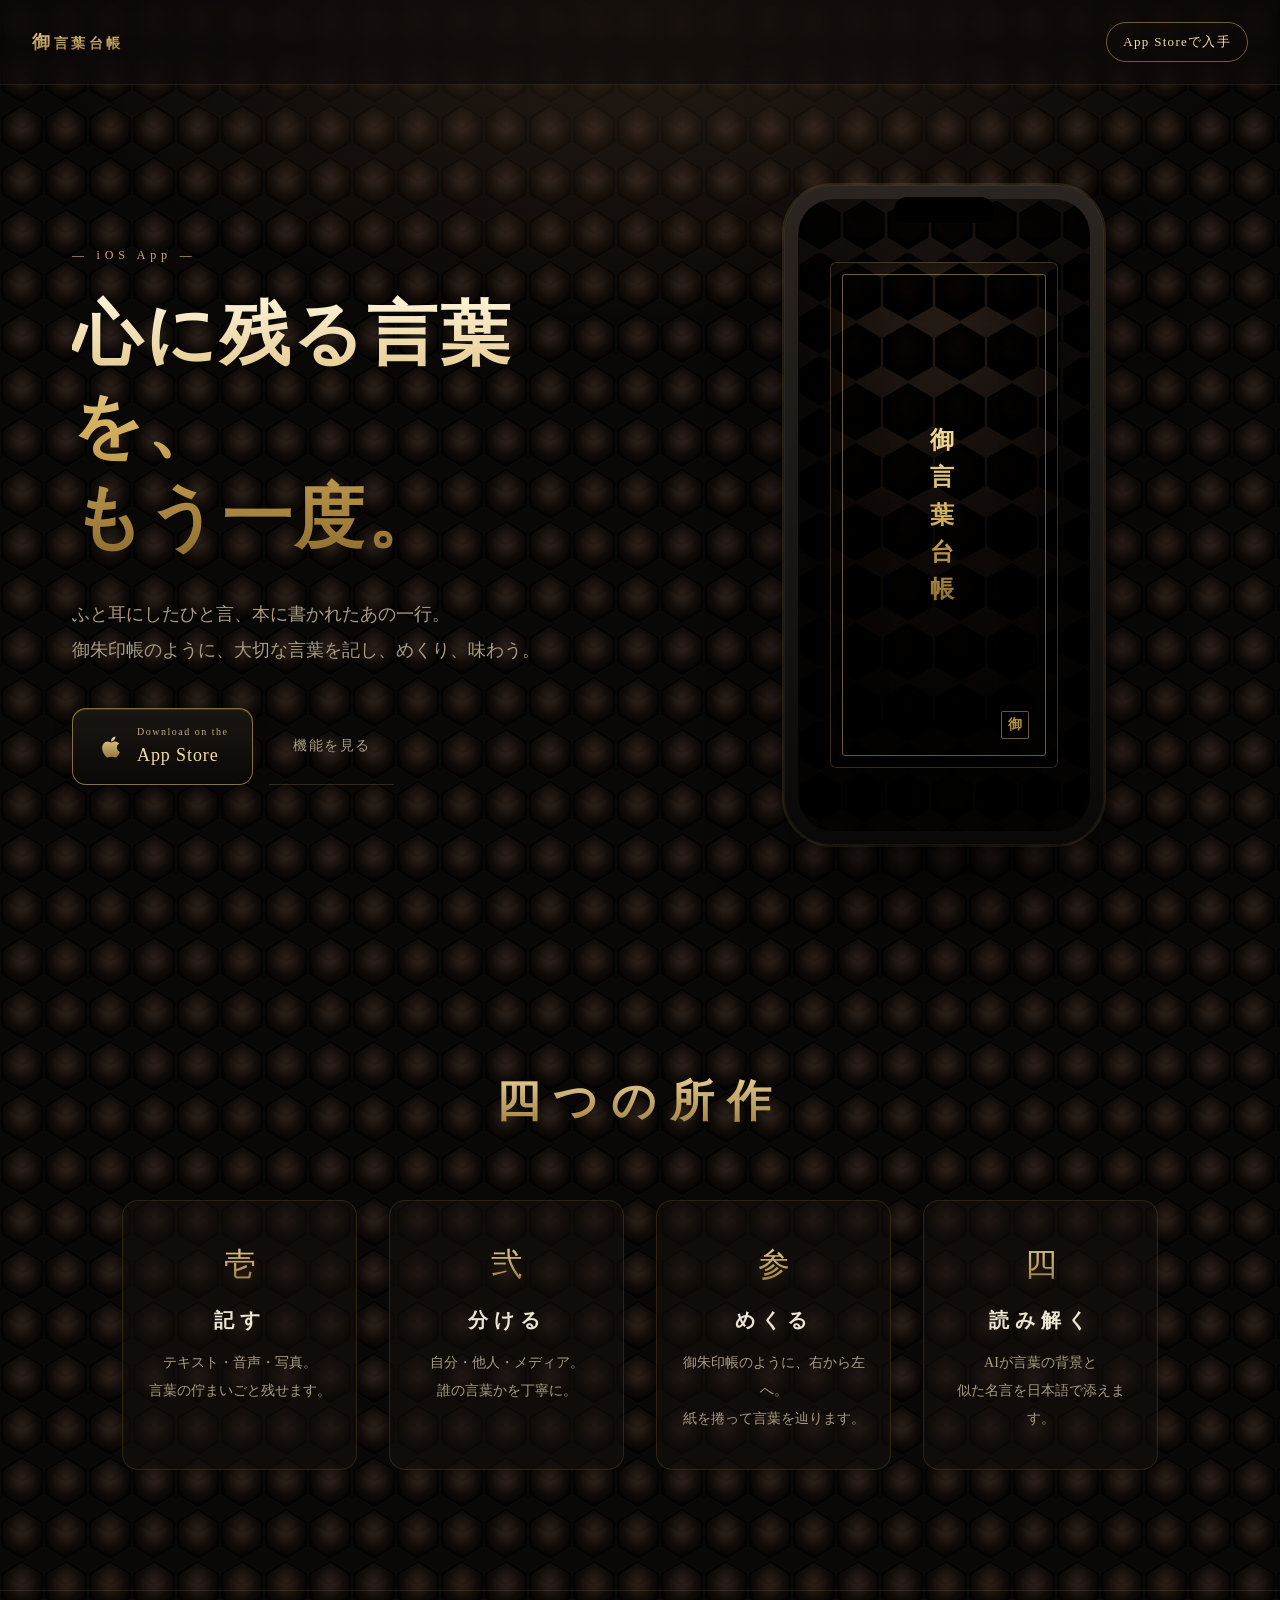
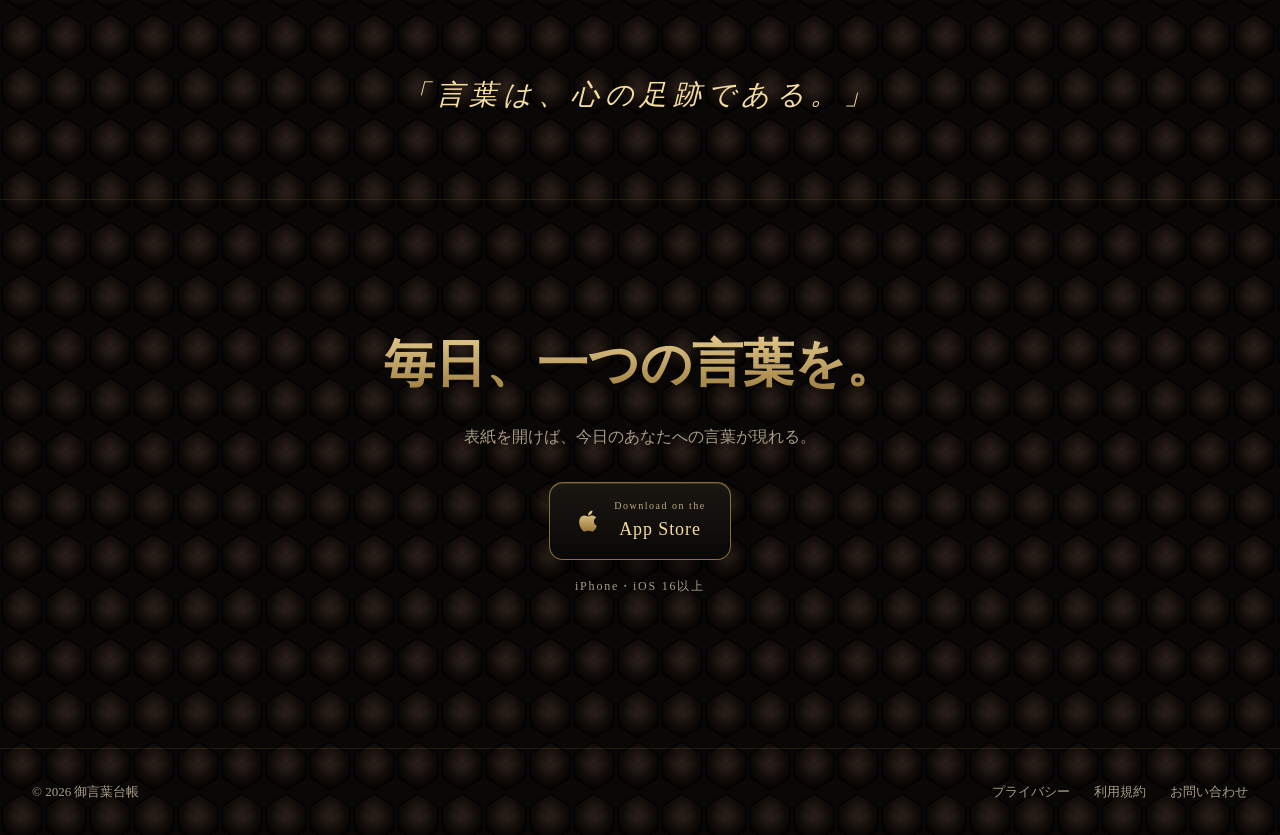
==== index.html @ 79c63a42 "Initial landing page for 御言葉台帳" ====
<!doctype html>
<html lang="ja">
<head>
  <meta charset="UTF-8" />
  <meta name="viewport" content="width=device-width, initial-scale=1.0" />
  <title>御言葉台帳 — 心に残る言葉を、もう一度</title>
  <meta name="description" content="心に響いた言葉を御朱印帳のように記し、振り返るiOSアプリ。テキスト・音声・写真で残し、AIが言葉の意味と似た名言を提案します。" />
  <meta property="og:title" content="御言葉台帳" />
  <meta property="og:description" content="心に残る言葉を、もう一度。" />
  <link rel="stylesheet" href="landing.css" />
</head>
<body>
  <header class="nav">
    <a class="logo" href="#">御<span>言葉台帳</span></a>
    <a class="nav-cta" href="#download">App Storeで入手</a>
  </header>

  <main>
    <section class="hero">
      <div class="hero-text">
        <p class="eyebrow">— iOS App —</p>
        <h1>心に残る言葉を、<br>もう一度。</h1>
        <p class="lede">
          ふと耳にしたひと言、本に書かれたあの一行。<br>
          御朱印帳のように、大切な言葉を記し、めくり、味わう。
        </p>
        <div class="cta-row">
          <a class="btn-primary" href="#download" id="download">
            <span class="btn-icon"></span>
            <span>
              <small>Download on the</small>
              <strong>App Store</strong>
            </span>
          </a>
          <a class="btn-ghost" href="#features">機能を見る</a>
        </div>
      </div>

      <div class="hero-visual">
        <div class="phone">
          <div class="notch"></div>
          <div class="screen">
            <div class="cover">
              <div class="cover-frame">
                <div class="cover-title">御<br>言<br>葉<br>台<br>帳</div>
                <div class="cover-mark">御</div>
              </div>
            </div>
          </div>
        </div>
      </div>
    </section>

    <section class="features" id="features">
      <h2>四つの所作</h2>
      <div class="feature-grid">
        <article>
          <div class="num">壱</div>
          <h3>記す</h3>
          <p>テキスト・音声・写真。<br>言葉の佇まいごと残せます。</p>
        </article>
        <article>
          <div class="num">弐</div>
          <h3>分ける</h3>
          <p>自分・他人・メディア。<br>誰の言葉かを丁寧に。</p>
        </article>
        <article>
          <div class="num">参</div>
          <h3>めくる</h3>
          <p>御朱印帳のように、右から左へ。<br>紙を捲って言葉を辿ります。</p>
        </article>
        <article>
          <div class="num">四</div>
          <h3>読み解く</h3>
          <p>AIが言葉の背景と<br>似た名言を日本語で添えます。</p>
        </article>
      </div>
    </section>

    <section class="quote">
      <p>「言葉は、心の足跡である。」</p>
    </section>

    <section class="download-band">
      <h2>毎日、一つの言葉を。</h2>
      <p>表紙を開けば、今日のあなたへの言葉が現れる。</p>
      <a class="btn-primary" href="#">
        <span class="btn-icon"></span>
        <span>
          <small>Download on the</small>
          <strong>App Store</strong>
        </span>
      </a>
      <p class="muted small">iPhone・iOS 16以上</p>
    </section>
  </main>

  <footer>
    <div>© 2026 御言葉台帳</div>
    <div class="footer-links">
      <a href="#">プライバシー</a>
      <a href="#">利用規約</a>
      <a href="mailto:hello@okotoba.app">お問い合わせ</a>
    </div>
  </footer>
</body>
</html>
---- landing.css ----
:root {
  --bg: #0a0807;
  --bg-soft: #14100d;
  --gold: #d4af5e;
  --gold-light: #f4dca0;
  --gold-dark: #8c6a2c;
  --accent: #a23a3a;
  --ink: #ece5d2;
  --ink-soft: #a89c84;
  --serif: "Hiragino Mincho ProN", "Yu Mincho", "Noto Serif JP", serif;
}

* { box-sizing: border-box; margin: 0; padding: 0; }
html, body { background: var(--bg); color: var(--ink); font-family: var(--serif); line-height: 1.7; }
a { color: inherit; text-decoration: none; }
img { max-width: 100%; display: block; }

body {
  background-color: var(--bg);
  background-image:
    url("data:image/svg+xml;utf8,<svg xmlns='http://www.w3.org/2000/svg' width='44' height='52' viewBox='0 0 44 52'><defs><radialGradient id='s' cx='50%25' cy='40%25' r='55%25'><stop offset='0%25' stop-color='%23332620' stop-opacity='1'/><stop offset='70%25' stop-color='%23120c08' stop-opacity='0.85'/><stop offset='100%25' stop-color='%23050302' stop-opacity='1'/></radialGradient></defs><g><polygon points='22,2 42,14 42,38 22,50 2,38 2,14' fill='url(%23s)' stroke='%23000' stroke-width='1.2'/><polygon points='22,2 42,14 22,26 2,14' fill='%23000' opacity='0.18'/></g></svg>");
  background-size: 44px 52px;
  background-repeat: repeat;
  min-height: 100vh;
}
body::before {
  content: "";
  position: fixed; inset: 0;
  background: radial-gradient(80% 60% at 50% 0%, rgba(74,56,38,0.45) 0%, transparent 60%);
  pointer-events: none;
  z-index: 0;
}
main, .nav, footer { position: relative; z-index: 1; }

.gold {
  background: linear-gradient(180deg, var(--gold-light) 0%, var(--gold) 35%, var(--gold-dark) 70%, var(--gold-light) 100%);
  -webkit-background-clip: text;
  background-clip: text;
  color: transparent;
}

/* Nav */
.nav {
  display: flex; justify-content: space-between; align-items: center;
  padding: 22px 32px;
  position: sticky; top: 0; z-index: 50;
  backdrop-filter: blur(10px);
  background: rgba(10,8,7,0.6);
  border-bottom: 1px solid rgba(212,175,94,0.12);
}
.logo {
  font-size: 18px; letter-spacing: 0.2em; font-weight: 600;
  background: linear-gradient(180deg, var(--gold-light), var(--gold-dark));
  -webkit-background-clip: text; background-clip: text; color: transparent;
}
.logo span { font-size: 14px; }
.nav-cta {
  font-size: 13px; letter-spacing: 0.1em;
  border: 1px solid rgba(212,175,94,0.5);
  padding: 8px 16px; border-radius: 999px;
  color: var(--gold-light);
}
.nav-cta:hover { background: rgba(212,175,94,0.08); }

/* Hero */
.hero {
  display: grid;
  grid-template-columns: 1fr 1fr;
  gap: 80px;
  align-items: center;
  max-width: 1200px;
  margin: 0 auto;
  padding: 100px 32px 140px;
}
.eyebrow {
  color: var(--gold);
  letter-spacing: 0.4em;
  font-size: 12px;
  margin-bottom: 24px;
}
.hero h1 {
  font-size: clamp(40px, 5.5vw, 72px);
  line-height: 1.3;
  font-weight: 600;
  letter-spacing: 0.04em;
  background: linear-gradient(180deg, #fff7df 0%, var(--gold) 50%, var(--gold-dark) 100%);
  -webkit-background-clip: text; background-clip: text; color: transparent;
  margin-bottom: 32px;
}
.lede {
  font-size: 18px;
  color: var(--ink-soft);
  margin-bottom: 40px;
  line-height: 2;
}

.cta-row { display: flex; gap: 16px; flex-wrap: wrap; }
.btn-primary {
  display: inline-flex; align-items: center; gap: 12px;
  background: linear-gradient(180deg, #1a1612, #0a0807);
  border: 1px solid rgba(212,175,94,0.6);
  padding: 14px 24px;
  border-radius: 14px;
  color: var(--gold-light);
  box-shadow: 0 8px 24px -10px rgba(0,0,0,0.8), inset 0 1px 0 rgba(212,175,94,0.2);
  transition: transform 200ms, box-shadow 200ms;
}
.btn-primary:hover {
  transform: translateY(-2px);
  box-shadow: 0 14px 32px -10px rgba(0,0,0,0.9), inset 0 1px 0 rgba(212,175,94,0.3);
}
.btn-primary small { display: block; font-size: 10px; letter-spacing: 0.15em; opacity: 0.75; }
.btn-primary strong { display: block; font-size: 18px; letter-spacing: 0.05em; font-weight: 500; }
.btn-icon {
  width: 28px; height: 28px;
  background: linear-gradient(180deg, var(--gold-light), var(--gold-dark));
  -webkit-mask: url("data:image/svg+xml;utf8,<svg xmlns='http://www.w3.org/2000/svg' viewBox='0 0 24 24'><path fill='black' d='M17.05 20.28c-.98.95-2.05.8-3.08.35-1.09-.46-2.09-.48-3.24 0-1.44.62-2.2.44-3.06-.35C2.79 15.25 3.51 7.59 9.05 7.31c1.35.07 2.29.74 3.08.8 1.18-.24 2.31-.93 3.57-.84 1.51.12 2.65.72 3.4 1.8-3.12 1.87-2.38 5.98.48 7.13-.57 1.5-1.31 2.99-2.54 4.09l.01-.01zM12.03 7.25c-.15-2.23 1.66-4.07 3.74-4.25.29 2.58-2.34 4.5-3.74 4.25z'/></svg>") center/contain no-repeat;
  mask: url("data:image/svg+xml;utf8,<svg xmlns='http://www.w3.org/2000/svg' viewBox='0 0 24 24'><path fill='black' d='M17.05 20.28c-.98.95-2.05.8-3.08.35-1.09-.46-2.09-.48-3.24 0-1.44.62-2.2.44-3.06-.35C2.79 15.25 3.51 7.59 9.05 7.31c1.35.07 2.29.74 3.08.8 1.18-.24 2.31-.93 3.57-.84 1.51.12 2.65.72 3.4 1.8-3.12 1.87-2.38 5.98.48 7.13-.57 1.5-1.31 2.99-2.54 4.09l.01-.01zM12.03 7.25c-.15-2.23 1.66-4.07 3.74-4.25.29 2.58-2.34 4.5-3.74 4.25z'/></svg>") center/contain no-repeat;
}
.btn-ghost {
  display: inline-flex; align-items: center;
  padding: 14px 24px;
  font-size: 14px; letter-spacing: 0.1em;
  color: var(--ink-soft);
  border-bottom: 1px solid rgba(212,175,94,0.2);
}
.btn-ghost:hover { color: var(--gold-light); }

/* Phone mockup */
.hero-visual { display: flex; justify-content: center; }
.phone {
  width: 320px; height: 660px;
  border-radius: 48px;
  background: linear-gradient(180deg, #2a2520, #0a0807);
  padding: 14px;
  position: relative;
  box-shadow:
    0 60px 100px -40px rgba(0,0,0,0.9),
    0 0 0 2px rgba(212,175,94,0.15),
    inset 0 0 0 1px rgba(255,255,255,0.05);
}
.phone .notch {
  position: absolute; top: 12px; left: 50%;
  transform: translateX(-50%);
  width: 100px; height: 26px;
  background: #000; border-radius: 16px;
  z-index: 2;
}
.phone .screen {
  width: 100%; height: 100%;
  border-radius: 36px;
  overflow: hidden;
  background:
    radial-gradient(120% 80% at 50% 0%, #1a1310 0%, #0a0807 55%, #050403 100%),
    url("data:image/svg+xml;utf8,<svg xmlns='http://www.w3.org/2000/svg' width='44' height='52' viewBox='0 0 44 52'><defs><radialGradient id='s' cx='50%25' cy='40%25' r='55%25'><stop offset='0%25' stop-color='%23332620' stop-opacity='1'/><stop offset='70%25' stop-color='%23120c08' stop-opacity='0.85'/><stop offset='100%25' stop-color='%23050302' stop-opacity='1'/></radialGradient></defs><g><polygon points='22,2 42,14 42,38 22,50 2,38 2,14' fill='url(%23s)' stroke='%23000' stroke-width='1.2'/><polygon points='22,2 42,14 22,26 2,14' fill='%23000' opacity='0.18'/></g></svg>");
  background-blend-mode: multiply, normal;
  background-size: cover, 44px 52px;
  position: relative;
  display: flex; align-items: center; justify-content: center;
}
.cover {
  width: 78%; height: 80%;
  border-radius: 6px;
  background:
    radial-gradient(120% 90% at 50% 0%, #2a1f18 0%, #0e0907 60%, #050302 100%),
    url("data:image/svg+xml;utf8,<svg xmlns='http://www.w3.org/2000/svg' width='52' height='60' viewBox='0 0 52 60'><defs><radialGradient id='s' cx='45%25' cy='35%25' r='60%25'><stop offset='0%25' stop-color='%234a3826' stop-opacity='1'/><stop offset='65%25' stop-color='%23170f08' stop-opacity='1'/><stop offset='100%25' stop-color='%23000' stop-opacity='1'/></radialGradient></defs><g><polygon points='26,2 50,16 50,44 26,58 2,44 2,16' fill='url(%23s)' stroke='%23000' stroke-width='1.5'/><polygon points='26,2 50,16 26,30 2,16' fill='%23000' opacity='0.22'/></g></svg>");
  background-blend-mode: multiply, normal;
  background-size: cover, 52px 60px;
  box-shadow: 0 20px 40px -15px rgba(0,0,0,0.8), inset 0 0 0 1px rgba(212,175,94,0.25), inset 0 0 50px rgba(0,0,0,0.6);
  position: relative;
}
.cover-frame {
  position: absolute; inset: 12px;
  border: 1.2px solid rgba(212,175,94,0.5);
  border-radius: 3px;
  display: flex; align-items: center; justify-content: center;
}
.cover-title {
  font-size: 24px; line-height: 1.55; letter-spacing: 0.15em;
  text-align: center; font-weight: 600;
  background: linear-gradient(180deg, var(--gold-light), var(--gold) 50%, var(--gold-dark));
  -webkit-background-clip: text; background-clip: text; color: transparent;
}
.cover-mark {
  position: absolute; bottom: 16px; right: 16px;
  width: 28px; height: 28px;
  border: 1px solid rgba(212,175,94,0.5);
  border-radius: 2px;
  display: grid; place-items: center;
  font-size: 14px;
  background: linear-gradient(180deg, var(--gold), var(--gold-dark));
  -webkit-background-clip: text; background-clip: text; color: transparent;
  font-weight: 700;
}

/* Features */
.features {
  max-width: 1100px; margin: 0 auto;
  padding: 80px 32px 120px;
  text-align: center;
}
.features h2 {
  font-size: clamp(28px, 3.5vw, 44px);
  letter-spacing: 0.3em;
  margin-bottom: 60px;
  background: linear-gradient(180deg, var(--gold-light), var(--gold-dark));
  -webkit-background-clip: text; background-clip: text; color: transparent;
}
.feature-grid {
  display: grid;
  grid-template-columns: repeat(auto-fit, minmax(220px, 1fr));
  gap: 32px;
}
.features article {
  padding: 36px 24px;
  background: rgba(20,16,13,0.5);
  border: 1px solid rgba(212,175,94,0.15);
  border-radius: 16px;
  text-align: center;
  transition: border-color 300ms, transform 300ms;
}
.features article:hover {
  border-color: rgba(212,175,94,0.4);
  transform: translateY(-4px);
}
.num {
  font-size: 32px;
  background: linear-gradient(180deg, var(--gold-light), var(--gold-dark));
  -webkit-background-clip: text; background-clip: text; color: transparent;
  margin-bottom: 12px;
}
.features h3 {
  font-size: 20px;
  letter-spacing: 0.3em;
  margin-bottom: 12px;
  color: var(--ink);
}
.features p { color: var(--ink-soft); font-size: 14px; line-height: 2; }

/* Quote band */
.quote {
  padding: 80px 32px;
  text-align: center;
  font-size: clamp(20px, 2.5vw, 28px);
  letter-spacing: 0.2em;
  color: var(--gold-light);
  font-style: italic;
  border-top: 1px solid rgba(212,175,94,0.12);
  border-bottom: 1px solid rgba(212,175,94,0.12);
}

/* Download band */
.download-band {
  text-align: center;
  padding: 120px 32px;
  max-width: 720px; margin: 0 auto;
}
.download-band h2 {
  font-size: clamp(32px, 4vw, 56px);
  margin-bottom: 16px;
  background: linear-gradient(180deg, var(--gold-light), var(--gold-dark));
  -webkit-background-clip: text; background-clip: text; color: transparent;
}
.download-band p { color: var(--ink-soft); margin-bottom: 32px; }
.download-band .small { font-size: 12px; margin-top: 16px; letter-spacing: 0.15em; }

/* Footer */
footer {
  display: flex; justify-content: space-between; align-items: center;
  padding: 32px;
  border-top: 1px solid rgba(212,175,94,0.12);
  color: var(--ink-soft); font-size: 13px;
  flex-wrap: wrap; gap: 16px;
}
.footer-links { display: flex; gap: 24px; }
.footer-links a:hover { color: var(--gold-light); }

@media (max-width: 760px) {
  .hero { grid-template-columns: 1fr; gap: 48px; padding: 60px 24px 80px; text-align: center; }
  .cta-row { justify-content: center; }
  .phone { width: 260px; height: 540px; }
  .features { padding: 60px 24px 80px; }
  footer { flex-direction: column; text-align: center; }
}
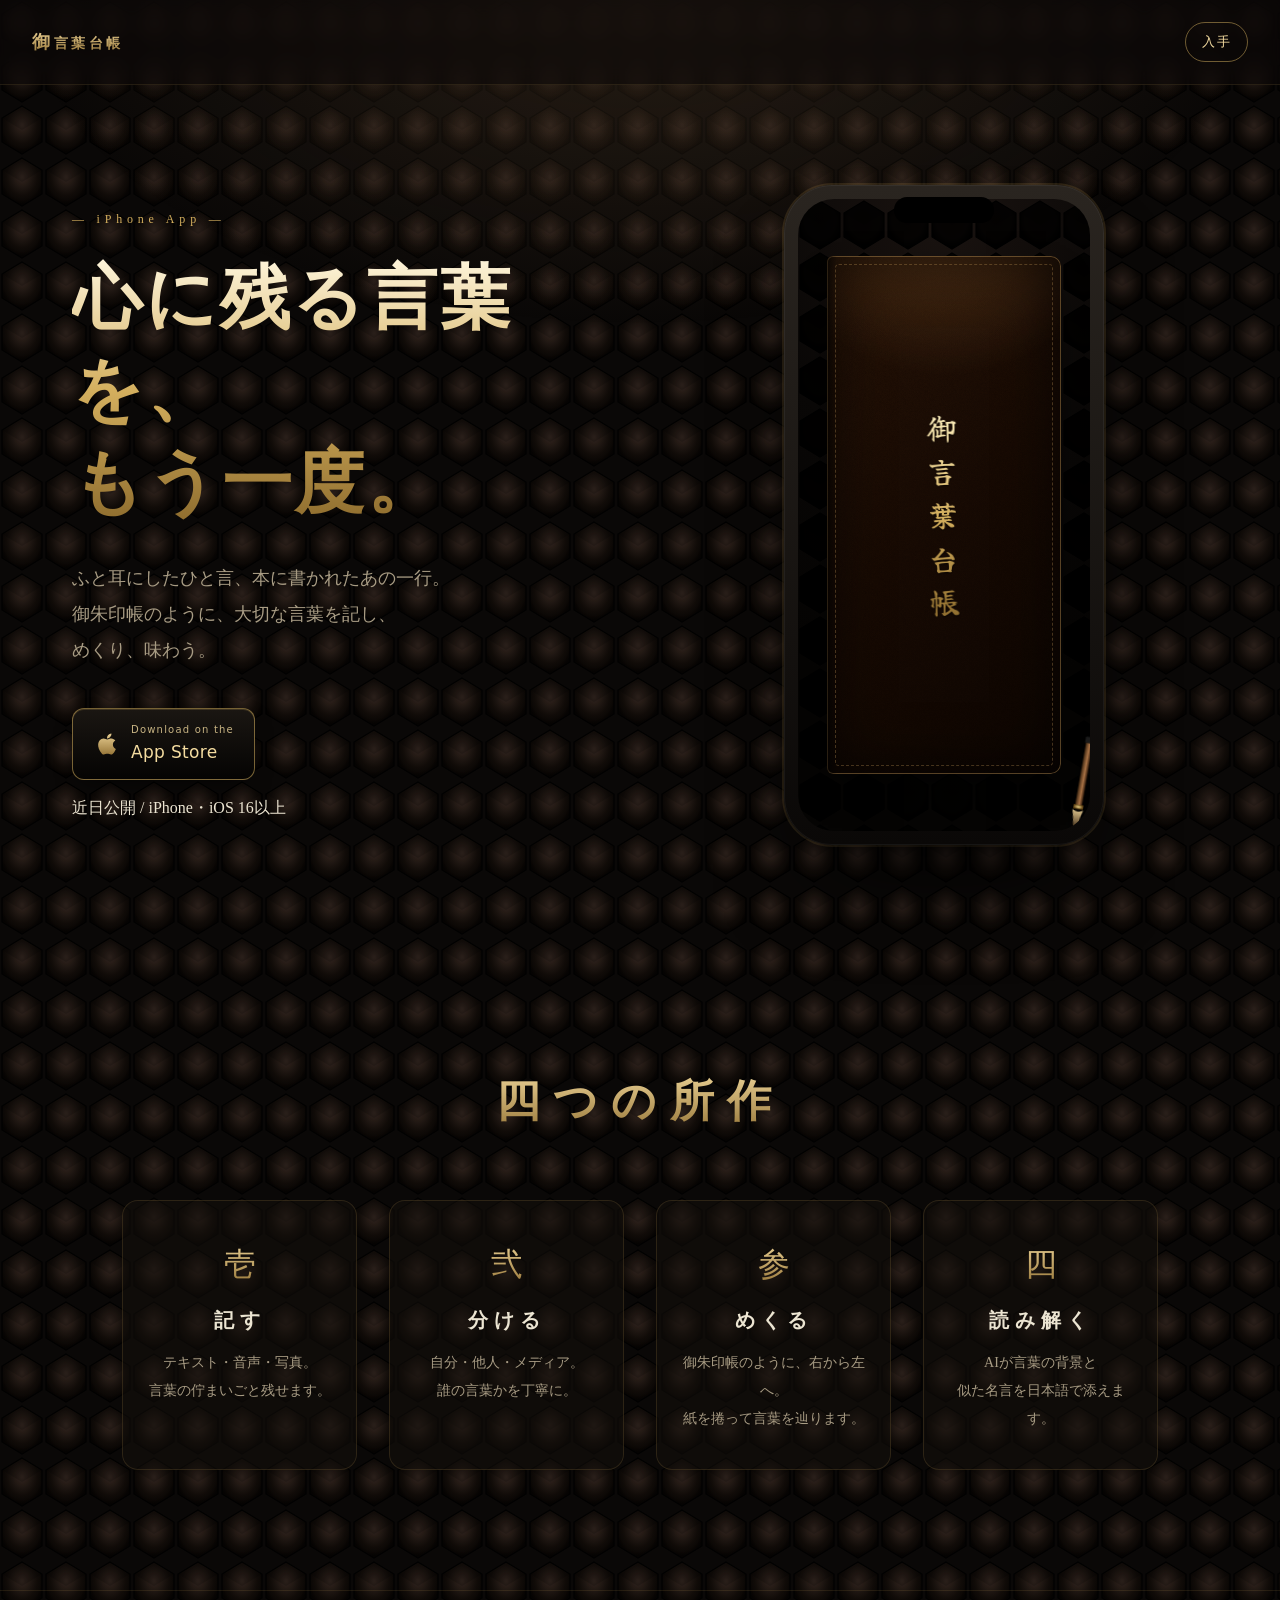
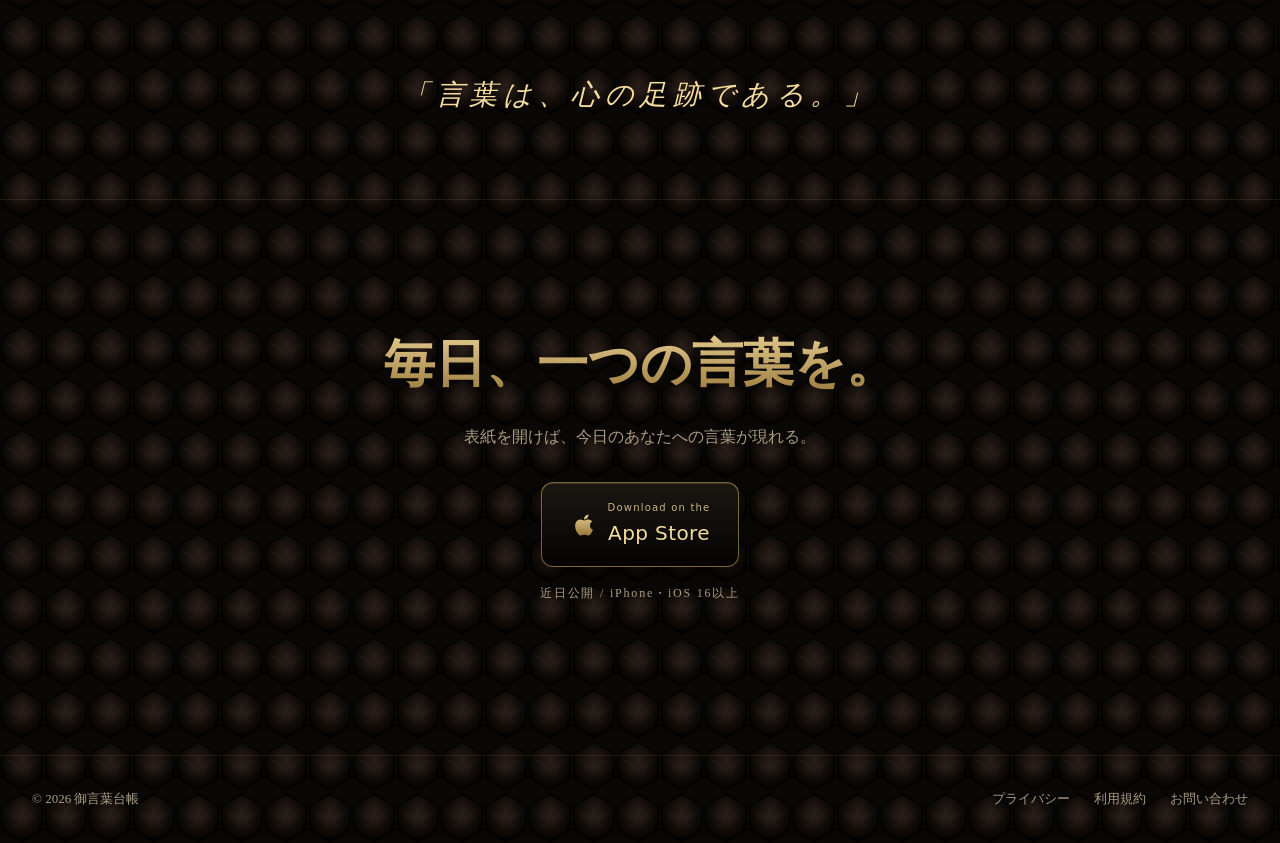
==== commit 599a1fbe: "Mobile-first redesign + legal pages + updated mockup with leather cover and brush" ====
--- a/index.html
+++ b/index.html
@@ -3,54 +3,83 @@
 <head>
   <meta charset="UTF-8" />
   <meta name="viewport" content="width=device-width, initial-scale=1.0" />
-  <title>御言葉台帳 — 心に残る言葉を、もう一度</title>
-  <meta name="description" content="心に響いた言葉を御朱印帳のように記し、振り返るiOSアプリ。テキスト・音声・写真で残し、AIが言葉の意味と似た名言を提案します。" />
-  <meta property="og:title" content="御言葉台帳" />
-  <meta property="og:description" content="心に残る言葉を、もう一度。" />
+  <title>御言葉台帳 — 心に残る言葉を、もう一度。</title>
+  <meta name="description" content="心に響いた言葉を御朱印帳のように記し、振り返るiPhoneアプリ。テキスト・音声・写真で残し、AIが言葉の意味と似た名言を提案します。" />
+  <meta name="theme-color" content="#0a0807" />
+
+  <!-- OGP -->
+  <meta property="og:type" content="website" />
+  <meta property="og:title" content="御言葉台帳 — 心に残る言葉を、もう一度。" />
+  <meta property="og:description" content="御朱印帳のように、大切な言葉を記し、めくり、味わう。iPhoneアプリ、近日公開。" />
+  <meta property="og:image" content="ogp.png" />
+  <meta property="og:url" content="https://suzukimika0410-cmd.github.io/okotoba-landing/" />
+  <meta name="twitter:card" content="summary_large_image" />
+
+  <link rel="icon" href="favicon.png" />
+  <link rel="apple-touch-icon" href="favicon.png" />
   <link rel="stylesheet" href="landing.css" />
+  <link rel="preconnect" href="https://fonts.googleapis.com" />
+  <link rel="preconnect" href="https://fonts.gstatic.com" crossorigin />
+  <link href="https://fonts.googleapis.com/css2?family=Yuji+Boku&family=Shippori+Mincho:wght@600;700;800&display=swap" rel="stylesheet" />
 </head>
 <body>
   <header class="nav">
     <a class="logo" href="#">御<span>言葉台帳</span></a>
-    <a class="nav-cta" href="#download">App Storeで入手</a>
+    <a class="nav-cta" href="#download">入手</a>
   </header>
 
   <main>
+    <!-- Hero -->
     <section class="hero">
       <div class="hero-text">
-        <p class="eyebrow">— iOS App —</p>
+        <p class="eyebrow">— iPhone App —</p>
         <h1>心に残る言葉を、<br>もう一度。</h1>
         <p class="lede">
           ふと耳にしたひと言、本に書かれたあの一行。<br>
-          御朱印帳のように、大切な言葉を記し、めくり、味わう。
+          御朱印帳のように、大切な言葉を記し、<br>めくり、味わう。
         </p>
         <div class="cta-row">
-          <a class="btn-primary" href="#download" id="download">
+          <a class="btn-app-store" href="#download" id="download">
             <span class="btn-icon"></span>
             <span>
               <small>Download on the</small>
               <strong>App Store</strong>
             </span>
           </a>
-          <a class="btn-ghost" href="#features">機能を見る</a>
         </div>
+        <p class="muted small badge">近日公開 / iPhone・iOS 16以上</p>
       </div>
 
       <div class="hero-visual">
         <div class="phone">
           <div class="notch"></div>
           <div class="screen">
+            <!-- 革手帳の表紙ミニチュア -->
             <div class="cover">
-              <div class="cover-frame">
-                <div class="cover-title">御<br>言<br>葉<br>台<br>帳</div>
-                <div class="cover-mark">御</div>
-              </div>
+              <div class="cover-title">御<br>言<br>葉<br>台<br>帳</div>
             </div>
+            <!-- 立てかけた筆 -->
+            <svg class="brush" viewBox="0 0 80 260" xmlns="http://www.w3.org/2000/svg" aria-hidden="true">
+              <defs>
+                <linearGradient id="b1" x1="0" y1="0" x2="1" y2="0">
+                  <stop offset="0" stop-color="#3a2410"/><stop offset="0.55" stop-color="#a87245"/><stop offset="1" stop-color="#2a1608"/>
+                </linearGradient>
+                <linearGradient id="b2" x1="0.5" y1="0" x2="0.5" y2="1">
+                  <stop offset="0" stop-color="#d8c08a"/><stop offset="0.65" stop-color="#3a2410"/><stop offset="1" stop-color="#000"/>
+                </linearGradient>
+                <radialGradient id="b3"><stop offset="0" stop-color="#f0d68a"/><stop offset="1" stop-color="#5a3e10"/></radialGradient>
+              </defs>
+              <rect x="30" y="20" width="20" height="14" rx="2" fill="#1a1a1a"/>
+              <rect x="32" y="34" width="16" height="140" fill="url(#b1)"/>
+              <rect x="29" y="172" width="22" height="10" rx="1" fill="url(#b3)"/>
+              <path d="M28 184 Q40 192 52 184 L48 200 Q44 220 40 252 Q36 220 32 200 Z" fill="url(#b2)"/>
+            </svg>
           </div>
         </div>
       </div>
     </section>
 
+    <!-- Features -->
     <section class="features" id="features">
       <h2>四つの所作</h2>
       <div class="feature-grid">
@@ -77,29 +106,31 @@
       </div>
     </section>
 
+    <!-- Quote -->
     <section class="quote">
       <p>「言葉は、心の足跡である。」</p>
     </section>
 
-    <section class="download-band">
+    <!-- Download -->
+    <section class="download-band" id="download-section">
       <h2>毎日、一つの言葉を。</h2>
       <p>表紙を開けば、今日のあなたへの言葉が現れる。</p>
-      <a class="btn-primary" href="#">
+      <a class="btn-app-store large" href="#">
         <span class="btn-icon"></span>
         <span>
           <small>Download on the</small>
           <strong>App Store</strong>
         </span>
       </a>
-      <p class="muted small">iPhone・iOS 16以上</p>
+      <p class="muted small">近日公開 / iPhone・iOS 16以上</p>
     </section>
   </main>
 
   <footer>
     <div>© 2026 御言葉台帳</div>
     <div class="footer-links">
-      <a href="#">プライバシー</a>
-      <a href="#">利用規約</a>
+      <a href="privacy.html">プライバシー</a>
+      <a href="terms.html">利用規約</a>
       <a href="mailto:hello@okotoba.app">お問い合わせ</a>
     </div>
   </footer>
--- a/landing.css
+++ b/landing.css
@@ -63,15 +63,18 @@
 .nav-cta:hover { background: rgba(212,175,94,0.08); }
 
 /* Hero */
+/* モバイルファースト：縦に積む */
 .hero {
   display: grid;
-  grid-template-columns: 1fr 1fr;
-  gap: 80px;
+  grid-template-columns: 1fr;
+  gap: 56px;
   align-items: center;
   max-width: 1200px;
   margin: 0 auto;
-  padding: 100px 32px 140px;
-}
+  padding: 56px 24px 80px;
+  text-align: center;
+}
+.cta-row { justify-content: center; }
 .eyebrow {
   color: var(--gold);
   letter-spacing: 0.4em;
@@ -94,23 +97,29 @@
   line-height: 2;
 }
 
-.cta-row { display: flex; gap: 16px; flex-wrap: wrap; }
-.btn-primary {
-  display: inline-flex; align-items: center; gap: 12px;
-  background: linear-gradient(180deg, #1a1612, #0a0807);
-  border: 1px solid rgba(212,175,94,0.6);
-  padding: 14px 24px;
-  border-radius: 14px;
+.cta-row { display: flex; gap: 16px; flex-wrap: wrap; align-items: center; }
+.badge { margin-top: 14px; }
+
+/* App Store ボタン（公式風） */
+.btn-app-store {
+  display: inline-flex; align-items: center; gap: 10px;
+  background: linear-gradient(180deg, #1a1612, #050403);
+  border: 1px solid rgba(212,175,94,0.55);
+  padding: 12px 20px;
+  border-radius: 12px;
   color: var(--gold-light);
   box-shadow: 0 8px 24px -10px rgba(0,0,0,0.8), inset 0 1px 0 rgba(212,175,94,0.2);
   transition: transform 200ms, box-shadow 200ms;
-}
-.btn-primary:hover {
+  font-family: -apple-system, system-ui, sans-serif;
+}
+.btn-app-store:hover {
   transform: translateY(-2px);
   box-shadow: 0 14px 32px -10px rgba(0,0,0,0.9), inset 0 1px 0 rgba(212,175,94,0.3);
 }
-.btn-primary small { display: block; font-size: 10px; letter-spacing: 0.15em; opacity: 0.75; }
-.btn-primary strong { display: block; font-size: 18px; letter-spacing: 0.05em; font-weight: 500; }
+.btn-app-store small { display: block; font-size: 10px; letter-spacing: 0.12em; opacity: 0.8; }
+.btn-app-store strong { display: block; font-size: 17px; letter-spacing: 0.02em; font-weight: 500; }
+.btn-app-store.large { padding: 16px 28px; }
+.btn-app-store.large strong { font-size: 20px; }
 .btn-icon {
   width: 28px; height: 28px;
   background: linear-gradient(180deg, var(--gold-light), var(--gold-dark));
@@ -158,39 +167,53 @@
   position: relative;
   display: flex; align-items: center; justify-content: center;
 }
+/* 革手帳の表紙ミニチュア */
 .cover {
-  width: 78%; height: 80%;
-  border-radius: 6px;
+  width: 80%; height: 82%;
+  border-radius: 6px 10px 10px 6px;
+  display: flex; align-items: center; justify-content: center;
+  position: relative;
   background:
-    radial-gradient(120% 90% at 50% 0%, #2a1f18 0%, #0e0907 60%, #050302 100%),
-    url("data:image/svg+xml;utf8,<svg xmlns='http://www.w3.org/2000/svg' width='52' height='60' viewBox='0 0 52 60'><defs><radialGradient id='s' cx='45%25' cy='35%25' r='60%25'><stop offset='0%25' stop-color='%234a3826' stop-opacity='1'/><stop offset='65%25' stop-color='%23170f08' stop-opacity='1'/><stop offset='100%25' stop-color='%23000' stop-opacity='1'/></radialGradient></defs><g><polygon points='26,2 50,16 50,44 26,58 2,44 2,16' fill='url(%23s)' stroke='%23000' stroke-width='1.5'/><polygon points='26,2 50,16 26,30 2,16' fill='%23000' opacity='0.22'/></g></svg>");
-  background-blend-mode: multiply, normal;
-  background-size: cover, 52px 60px;
-  box-shadow: 0 20px 40px -15px rgba(0,0,0,0.8), inset 0 0 0 1px rgba(212,175,94,0.25), inset 0 0 50px rgba(0,0,0,0.6);
-  position: relative;
-}
-.cover-frame {
-  position: absolute; inset: 12px;
-  border: 1.2px solid rgba(212,175,94,0.5);
-  border-radius: 3px;
-  display: flex; align-items: center; justify-content: center;
+    radial-gradient(140% 60% at 50% -10%, rgba(180,120,60,0.35) 0%, transparent 55%),
+    url("data:image/svg+xml;utf8,<svg xmlns='http://www.w3.org/2000/svg' width='220' height='220'><filter id='n'><feTurbulence type='fractalNoise' baseFrequency='1.6' numOctaves='3' seed='7'/><feColorMatrix values='0 0 0 0 0.06  0 0 0 0 0.03  0 0 0 0 0.01  0 0 0 0.55 0'/></filter><rect width='100%25' height='100%25' filter='url(%23n)'/></svg>"),
+    linear-gradient(135deg, #2a1608 0%, #1a0c04 50%, #0e0602 100%);
+  background-size: cover, 220px 220px, cover;
+  background-blend-mode: normal, overlay, normal;
+  box-shadow:
+    0 20px 40px -15px rgba(0,0,0,0.85),
+    inset 0 0 0 1px rgba(180,140,80,0.45),
+    inset 0 0 60px rgba(0,0,0,0.7);
+}
+.cover::before {
+  content: ""; position: absolute; left: 0; top: 0; bottom: 0;
+  width: 10px;
+  background: linear-gradient(90deg, rgba(0,0,0,0.55) 0%, transparent 100%);
+  border-radius: 6px 0 0 6px;
+}
+.cover::after {
+  content: ""; position: absolute; inset: 8px;
+  border: 1px dashed rgba(180,140,80,0.35);
+  border-radius: 4px;
 }
 .cover-title {
-  font-size: 24px; line-height: 1.55; letter-spacing: 0.15em;
-  text-align: center; font-weight: 600;
-  background: linear-gradient(180deg, var(--gold-light), var(--gold) 50%, var(--gold-dark));
-  -webkit-background-clip: text; background-clip: text; color: transparent;
-}
-.cover-mark {
-  position: absolute; bottom: 16px; right: 16px;
-  width: 28px; height: 28px;
-  border: 1px solid rgba(212,175,94,0.5);
-  border-radius: 2px;
-  display: grid; place-items: center;
-  font-size: 14px;
-  background: linear-gradient(180deg, var(--gold), var(--gold-dark));
-  -webkit-background-clip: text; background-clip: text; color: transparent;
-  font-weight: 700;
+  font-family: "Yuji Boku", "Shippori Mincho", var(--serif);
+  font-size: 30px; line-height: 1.45; letter-spacing: 0.08em;
+  text-align: center; font-weight: 400;
+  background: linear-gradient(180deg, #fff3c4 0%, var(--gold) 50%, var(--gold-dark) 100%);
+  -webkit-background-clip: text; background-clip: text; color: transparent;
+  filter: drop-shadow(0 1px 1px rgba(0,0,0,0.7));
+  transform: rotate(-1deg);
+  position: relative; z-index: 1;
+}
+/* 立てかけた筆 */
+.brush {
+  position: absolute;
+  right: -10px; bottom: -20px;
+  width: 36px; height: 130px;
+  transform: rotate(10deg);
+  filter: drop-shadow(0 6px 8px rgba(0,0,0,0.6));
+  z-index: 3;
+  pointer-events: none;
 }
 
 /* Features */
@@ -275,10 +298,64 @@
 .footer-links { display: flex; gap: 24px; }
 .footer-links a:hover { color: var(--gold-light); }
 
-@media (max-width: 760px) {
-  .hero { grid-template-columns: 1fr; gap: 48px; padding: 60px 24px 80px; text-align: center; }
-  .cta-row { justify-content: center; }
-  .phone { width: 260px; height: 540px; }
-  .features { padding: 60px 24px 80px; }
+/* デスクトップ：2カラム */
+@media (min-width: 920px) {
+  .hero {
+    grid-template-columns: 1fr 1fr;
+    gap: 80px;
+    padding: 100px 32px 140px;
+    text-align: left;
+  }
+  .cta-row { justify-content: flex-start; }
+}
+@media (max-width: 480px) {
+  .phone { width: 240px; height: 500px; padding: 10px; border-radius: 36px; }
+  .phone .screen { border-radius: 28px; }
+  .phone .notch { width: 80px; height: 22px; top: 10px; }
+  .cover-title { font-size: 22px; }
+  .brush { width: 28px; height: 100px; right: -8px; bottom: -16px; }
+  .features { padding: 56px 20px 60px; }
+  .features h2 { margin-bottom: 36px; }
+  .feature-grid { gap: 16px; }
+  .features article { padding: 24px 16px; }
+  .quote { padding: 56px 24px; }
+  .download-band { padding: 80px 24px; }
   footer { flex-direction: column; text-align: center; }
-}
+  .nav { padding: 16px 20px; }
+}
+
+/* === Legal pages === */
+.legal {
+  max-width: 720px; margin: 0 auto;
+  padding: 60px 24px 100px;
+  color: var(--ink-soft);
+  line-height: 2;
+}
+.legal h1 {
+  font-size: clamp(28px, 4vw, 40px);
+  letter-spacing: 0.2em;
+  margin-bottom: 8px;
+  background: linear-gradient(180deg, var(--gold-light), var(--gold-dark));
+  -webkit-background-clip: text; background-clip: text; color: transparent;
+  font-weight: 600;
+}
+.legal h2 {
+  font-size: 17px;
+  letter-spacing: 0.15em;
+  margin: 36px 0 12px;
+  color: var(--gold);
+  font-weight: 600;
+}
+.legal p, .legal li { font-size: 14px; }
+.legal ul { list-style: none; padding: 0; }
+.legal ul li {
+  padding: 8px 0 8px 20px;
+  position: relative;
+}
+.legal ul li::before {
+  content: "·"; position: absolute; left: 6px; color: var(--gold); font-size: 20px; line-height: 1;
+}
+.legal a { color: var(--gold); border-bottom: 1px solid rgba(212,175,94,0.3); }
+.legal .muted { font-size: 12px; letter-spacing: 0.1em; margin-bottom: 24px; }
+.legal .back-link { margin-top: 48px; text-align: center; }
+.legal .back-link a { color: var(--gold-light); border: none; font-size: 13px; letter-spacing: 0.2em; }
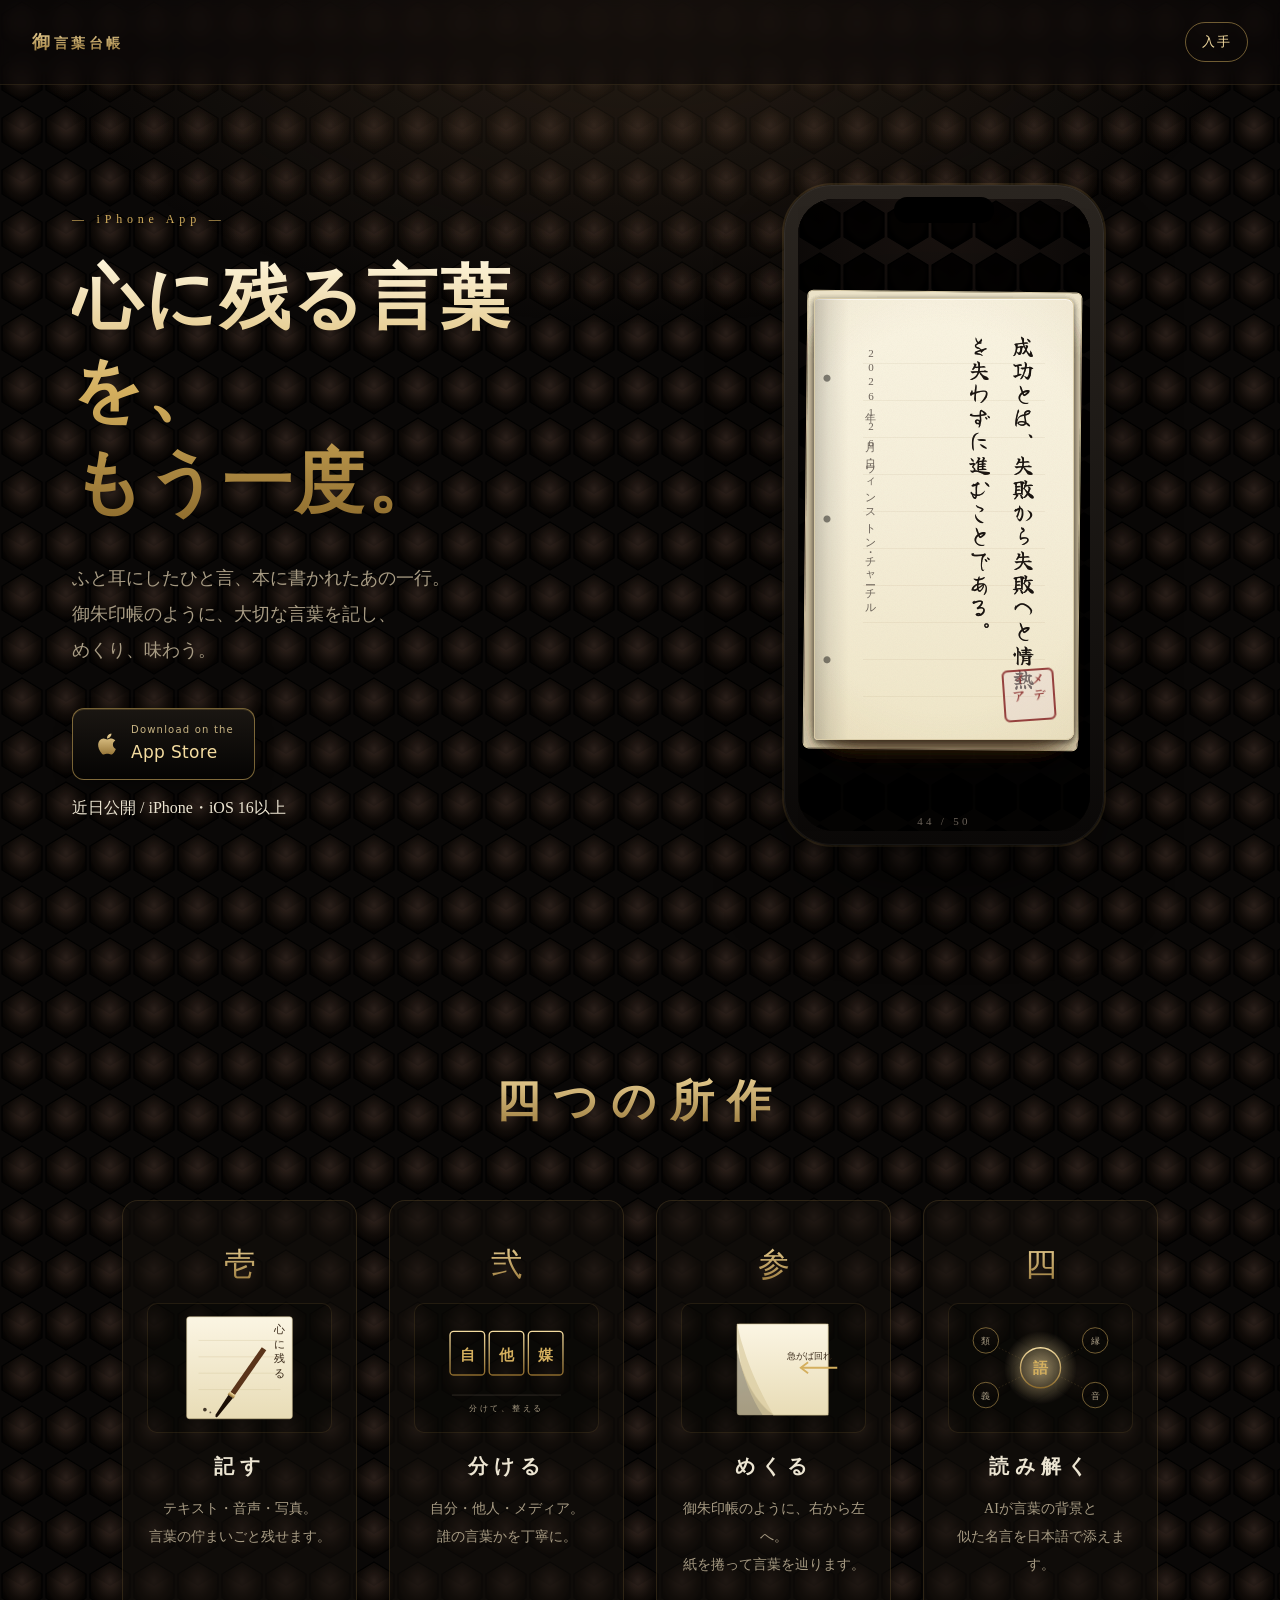
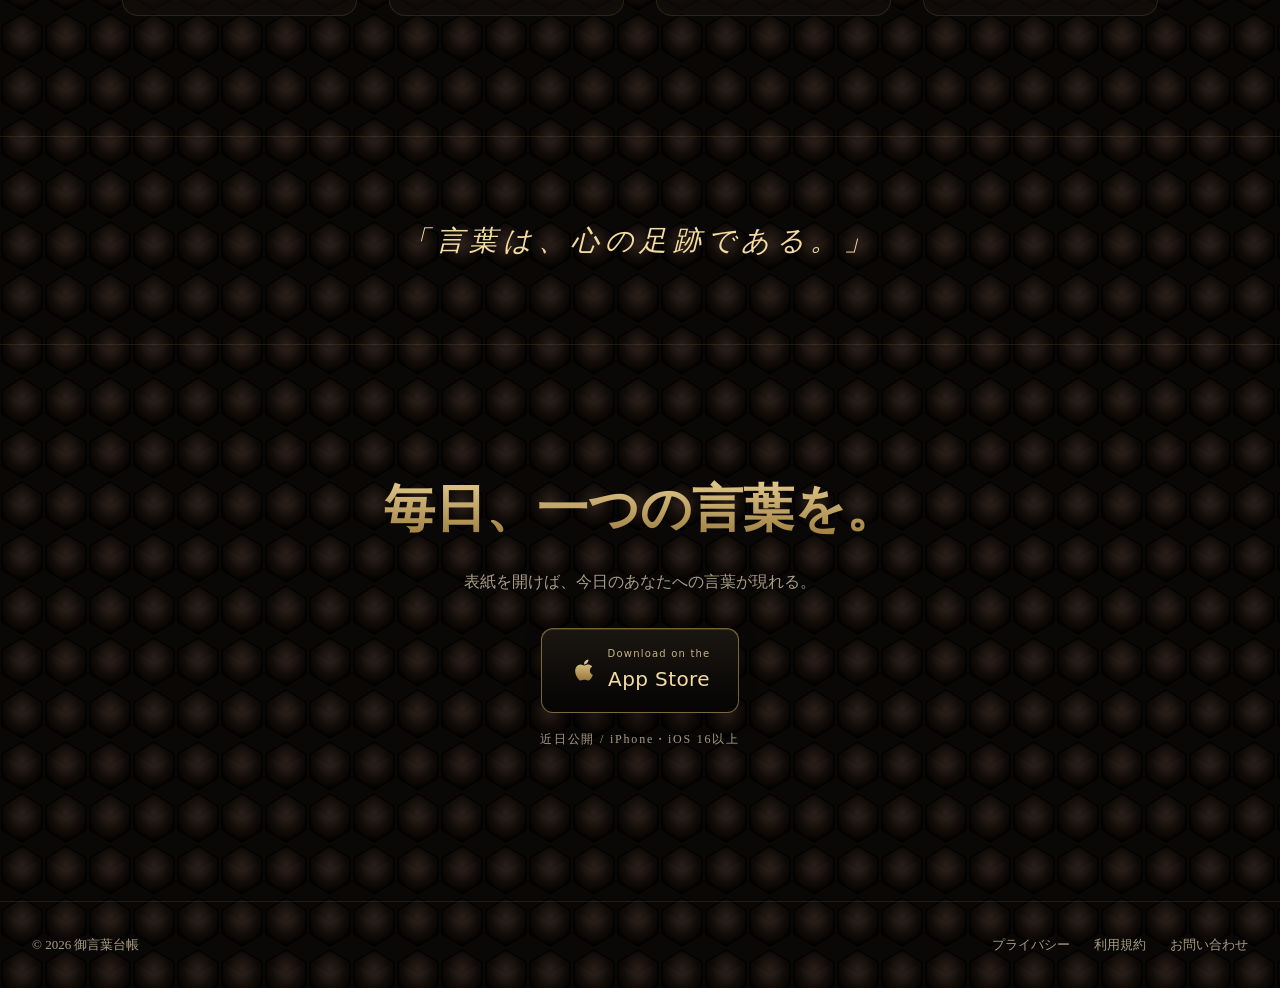
==== commit a13468e6: "Sync mockup with latest app design" ====
--- a/index.html
+++ b/index.html
@@ -54,26 +54,13 @@
         <div class="phone">
           <div class="notch"></div>
           <div class="screen">
-            <!-- 革手帳の表紙ミニチュア -->
-            <div class="cover">
-              <div class="cover-title">御<br>言<br>葉<br>台<br>帳</div>
-            </div>
-            <!-- 立てかけた筆 -->
-            <svg class="brush" viewBox="0 0 80 260" xmlns="http://www.w3.org/2000/svg" aria-hidden="true">
-              <defs>
-                <linearGradient id="b1" x1="0" y1="0" x2="1" y2="0">
-                  <stop offset="0" stop-color="#3a2410"/><stop offset="0.55" stop-color="#a87245"/><stop offset="1" stop-color="#2a1608"/>
-                </linearGradient>
-                <linearGradient id="b2" x1="0.5" y1="0" x2="0.5" y2="1">
-                  <stop offset="0" stop-color="#d8c08a"/><stop offset="0.65" stop-color="#3a2410"/><stop offset="1" stop-color="#000"/>
-                </linearGradient>
-                <radialGradient id="b3"><stop offset="0" stop-color="#f0d68a"/><stop offset="1" stop-color="#5a3e10"/></radialGradient>
-              </defs>
-              <rect x="30" y="20" width="20" height="14" rx="2" fill="#1a1a1a"/>
-              <rect x="32" y="34" width="16" height="140" fill="url(#b1)"/>
-              <rect x="29" y="172" width="22" height="10" rx="1" fill="url(#b3)"/>
-              <path d="M28 184 Q40 192 52 184 L48 200 Q44 220 40 252 Q36 220 32 200 Z" fill="url(#b2)"/>
-            </svg>
+            <!-- 実アプリのライブミラー（自動同期） -->
+            <iframe
+              src="app/index.html#preview"
+              title="アプリプレビュー"
+              loading="lazy"
+              sandbox="allow-scripts allow-same-origin"
+              scrolling="no"></iframe>
           </div>
         </div>
       </div>
@@ -85,21 +72,130 @@
       <div class="feature-grid">
         <article>
           <div class="num">壱</div>
+          <div class="feature-illust" aria-hidden="true">
+            <svg viewBox="0 0 200 140" xmlns="http://www.w3.org/2000/svg">
+              <defs>
+                <linearGradient id="paper1" x1="0" y1="0" x2="0" y2="1"><stop offset="0" stop-color="#fbf5e3"/><stop offset="1" stop-color="#e8dcb6"/></linearGradient>
+                <linearGradient id="g1" x1="0" y1="0" x2="0" y2="1"><stop offset="0" stop-color="#f4dca0"/><stop offset="1" stop-color="#8c6a2c"/></linearGradient>
+              </defs>
+              <!-- 紙 -->
+              <rect x="42" y="14" width="116" height="112" rx="3" fill="url(#paper1)" stroke="#c8b88a" stroke-width="0.6"/>
+              <!-- 罫線 -->
+              <line x1="55" y1="40" x2="145" y2="40" stroke="#bfae7a" stroke-width="0.5" opacity="0.5"/>
+              <line x1="55" y1="58" x2="145" y2="58" stroke="#bfae7a" stroke-width="0.5" opacity="0.5"/>
+              <line x1="55" y1="76" x2="145" y2="76" stroke="#bfae7a" stroke-width="0.5" opacity="0.5"/>
+              <line x1="55" y1="94" x2="145" y2="94" stroke="#bfae7a" stroke-width="0.5" opacity="0.5"/>
+              <!-- 書き終えた文字（縦） -->
+              <text x="138" y="32" font-family="serif" font-size="12" fill="#3a2a1a">心</text>
+              <text x="138" y="48" font-family="serif" font-size="12" fill="#3a2a1a">に</text>
+              <text x="138" y="64" font-family="serif" font-size="12" fill="#3a2a1a">残</text>
+              <text x="138" y="80" font-family="serif" font-size="12" fill="#3a2a1a">る</text>
+              <!-- 筆 -->
+              <g transform="rotate(35 95 100)">
+                <rect x="89" y="40" width="6" height="60" fill="#5a341a"/>
+                <rect x="88" y="100" width="8" height="4" fill="url(#g1)"/>
+                <path d="M89 104 L95 104 L93 130 Q92 134 90 130 Z" fill="#1a0e05"/>
+              </g>
+              <!-- 墨ポチ -->
+              <circle cx="62" cy="116" r="2" fill="#1a0e05" opacity="0.8"/>
+              <circle cx="68" cy="119" r="1" fill="#1a0e05" opacity="0.6"/>
+            </svg>
+          </div>
           <h3>記す</h3>
           <p>テキスト・音声・写真。<br>言葉の佇まいごと残せます。</p>
         </article>
+
         <article>
           <div class="num">弐</div>
+          <div class="feature-illust" aria-hidden="true">
+            <svg viewBox="0 0 200 140" xmlns="http://www.w3.org/2000/svg">
+              <defs>
+                <linearGradient id="g2" x1="0" y1="0" x2="0" y2="1"><stop offset="0" stop-color="#f4dca0"/><stop offset="1" stop-color="#8c6a2c"/></linearGradient>
+              </defs>
+              <!-- 3つの印（自分・他人・メディア） -->
+              <g transform="translate(38 30)">
+                <rect width="38" height="48" rx="4" fill="none" stroke="url(#g2)" stroke-width="1.5"/>
+                <text x="19" y="32" text-anchor="middle" font-family="serif" font-size="16" font-weight="700" fill="#d4af5e">自</text>
+              </g>
+              <g transform="translate(81 30)">
+                <rect width="38" height="48" rx="4" fill="none" stroke="url(#g2)" stroke-width="1.5"/>
+                <text x="19" y="32" text-anchor="middle" font-family="serif" font-size="16" font-weight="700" fill="#d4af5e">他</text>
+              </g>
+              <g transform="translate(124 30)">
+                <rect width="38" height="48" rx="4" fill="none" stroke="url(#g2)" stroke-width="1.5"/>
+                <text x="19" y="32" text-anchor="middle" font-family="serif" font-size="16" font-weight="700" fill="#d4af5e">媒</text>
+              </g>
+              <!-- 下の和線 -->
+              <line x1="40" y1="100" x2="160" y2="100" stroke="#a89c84" stroke-width="0.5" opacity="0.5"/>
+              <text x="100" y="118" text-anchor="middle" font-family="serif" font-size="9" letter-spacing="3" fill="#a89c84">分けて、整える</text>
+            </svg>
+          </div>
           <h3>分ける</h3>
           <p>自分・他人・メディア。<br>誰の言葉かを丁寧に。</p>
         </article>
+
         <article>
           <div class="num">参</div>
+          <div class="feature-illust" aria-hidden="true">
+            <svg viewBox="0 0 200 140" xmlns="http://www.w3.org/2000/svg">
+              <defs>
+                <linearGradient id="paper3" x1="0" y1="0" x2="0" y2="1"><stop offset="0" stop-color="#fbf5e3"/><stop offset="1" stop-color="#e8dcb6"/></linearGradient>
+              </defs>
+              <!-- 後ろのページ -->
+              <rect x="60" y="22" width="100" height="100" rx="3" fill="url(#paper3)" stroke="#c8b88a" stroke-width="0.5" opacity="0.7"/>
+              <!-- めくられているページ（中央） -->
+              <path d="M60 22 L160 22 L160 122 L100 122 Q70 100 60 50 Z" fill="url(#paper3)" stroke="#c8b88a" stroke-width="0.6"/>
+              <!-- ページの折れ目 -->
+              <path d="M60 22 Q70 70 100 122 L88 122 Q60 80 60 22 Z" fill="#d8c89c" opacity="0.6"/>
+              <!-- 矢印（右→左） -->
+              <path d="M170 70 L130 70" stroke="#d4af5e" stroke-width="2" fill="none"/>
+              <path d="M138 64 L130 70 L138 76" stroke="#d4af5e" stroke-width="2" fill="none"/>
+              <!-- 文字 -->
+              <text x="115" y="60" font-family="serif" font-size="10" fill="#3a2a1a">急がば回れ</text>
+            </svg>
+          </div>
           <h3>めくる</h3>
           <p>御朱印帳のように、右から左へ。<br>紙を捲って言葉を辿ります。</p>
         </article>
+
         <article>
           <div class="num">四</div>
+          <div class="feature-illust" aria-hidden="true">
+            <svg viewBox="0 0 200 140" xmlns="http://www.w3.org/2000/svg">
+              <defs>
+                <radialGradient id="aiGlow" cx="0.5" cy="0.5" r="0.5">
+                  <stop offset="0" stop-color="#f4dca0" stop-opacity="0.6"/>
+                  <stop offset="1" stop-color="#f4dca0" stop-opacity="0"/>
+                </radialGradient>
+                <linearGradient id="g4" x1="0" y1="0" x2="0" y2="1"><stop offset="0" stop-color="#f4dca0"/><stop offset="1" stop-color="#8c6a2c"/></linearGradient>
+              </defs>
+              <!-- 中心の光 -->
+              <circle cx="100" cy="70" r="40" fill="url(#aiGlow)"/>
+              <!-- 言葉の円（中央） -->
+              <circle cx="100" cy="70" r="22" fill="none" stroke="url(#g4)" stroke-width="1.5"/>
+              <text x="100" y="76" text-anchor="middle" font-family="serif" font-size="16" font-weight="700" fill="#d4af5e">語</text>
+              <!-- 周囲の関連語（4つの小さい円） -->
+              <g fill="none" stroke="#d4af5e" stroke-width="0.8" opacity="0.7">
+                <circle cx="40" cy="40" r="14"/>
+                <circle cx="160" cy="40" r="14"/>
+                <circle cx="40" cy="100" r="14"/>
+                <circle cx="160" cy="100" r="14"/>
+              </g>
+              <g font-family="serif" font-size="10" fill="#a89c84">
+                <text x="40" y="44" text-anchor="middle">類</text>
+                <text x="160" y="44" text-anchor="middle">縁</text>
+                <text x="40" y="104" text-anchor="middle">義</text>
+                <text x="160" y="104" text-anchor="middle">音</text>
+              </g>
+              <!-- 結ぶ線 -->
+              <g stroke="#d4af5e" stroke-width="0.4" opacity="0.4" stroke-dasharray="2 2">
+                <line x1="54" y1="48" x2="82" y2="62"/>
+                <line x1="146" y1="48" x2="118" y2="62"/>
+                <line x1="54" y1="92" x2="82" y2="78"/>
+                <line x1="146" y1="92" x2="118" y2="78"/>
+              </g>
+            </svg>
+          </div>
           <h3>読み解く</h3>
           <p>AIが言葉の背景と<br>似た名言を日本語で添えます。</p>
         </article>
--- a/landing.css
+++ b/landing.css
@@ -154,6 +154,11 @@
   width: 100px; height: 26px;
   background: #000; border-radius: 16px;
   z-index: 2;
+}
+.phone .screen iframe {
+  width: 100%; height: 100%;
+  border: none; display: block;
+  background: #0a0807;
 }
 .phone .screen {
   width: 100%; height: 100%;
@@ -259,6 +264,17 @@
   color: var(--ink);
 }
 .features p { color: var(--ink-soft); font-size: 14px; line-height: 2; }
+.feature-illust {
+  margin: 8px auto 16px;
+  width: 100%; max-width: 200px;
+  aspect-ratio: 200 / 140;
+  background: rgba(0,0,0,0.25);
+  border: 1px solid rgba(212,175,94,0.12);
+  border-radius: 10px;
+  overflow: hidden;
+  display: flex; align-items: center; justify-content: center;
+}
+.feature-illust svg { width: 100%; height: 100%; display: block; }
 
 /* Quote band */
 .quote {
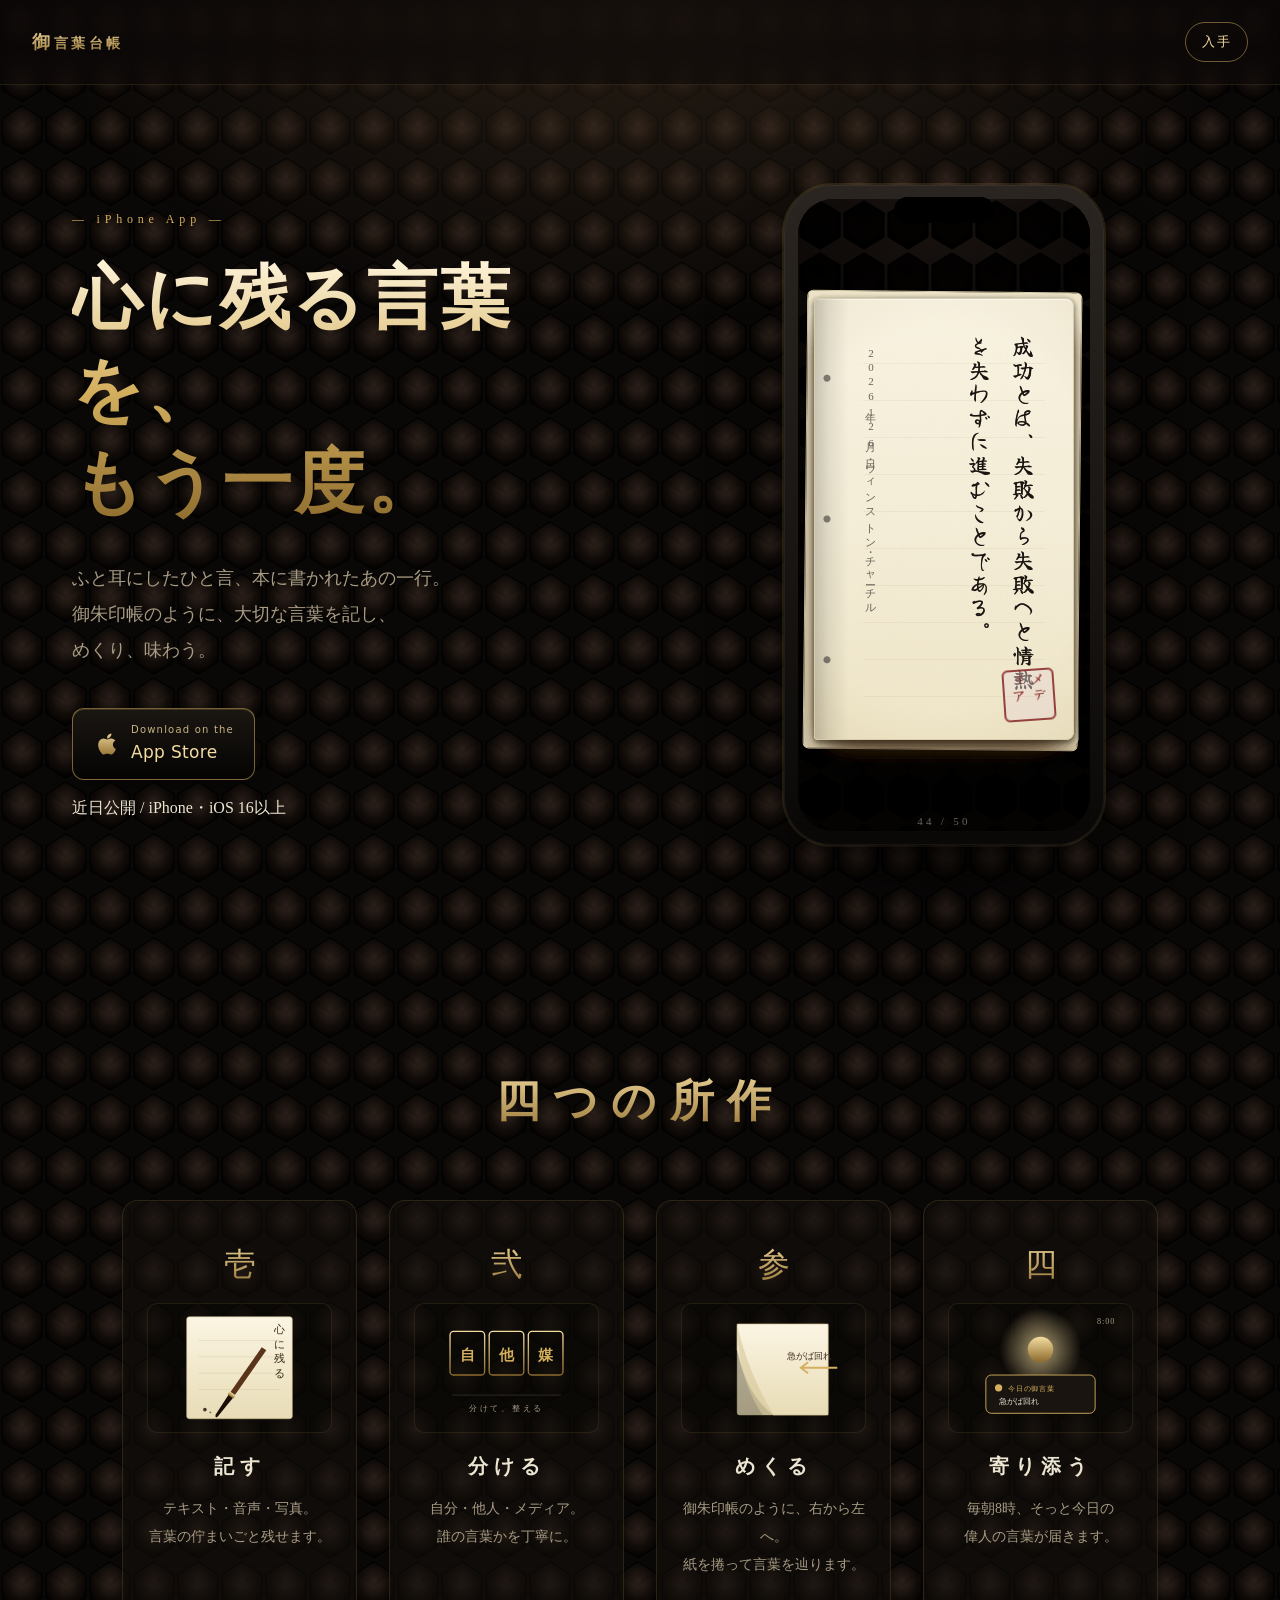
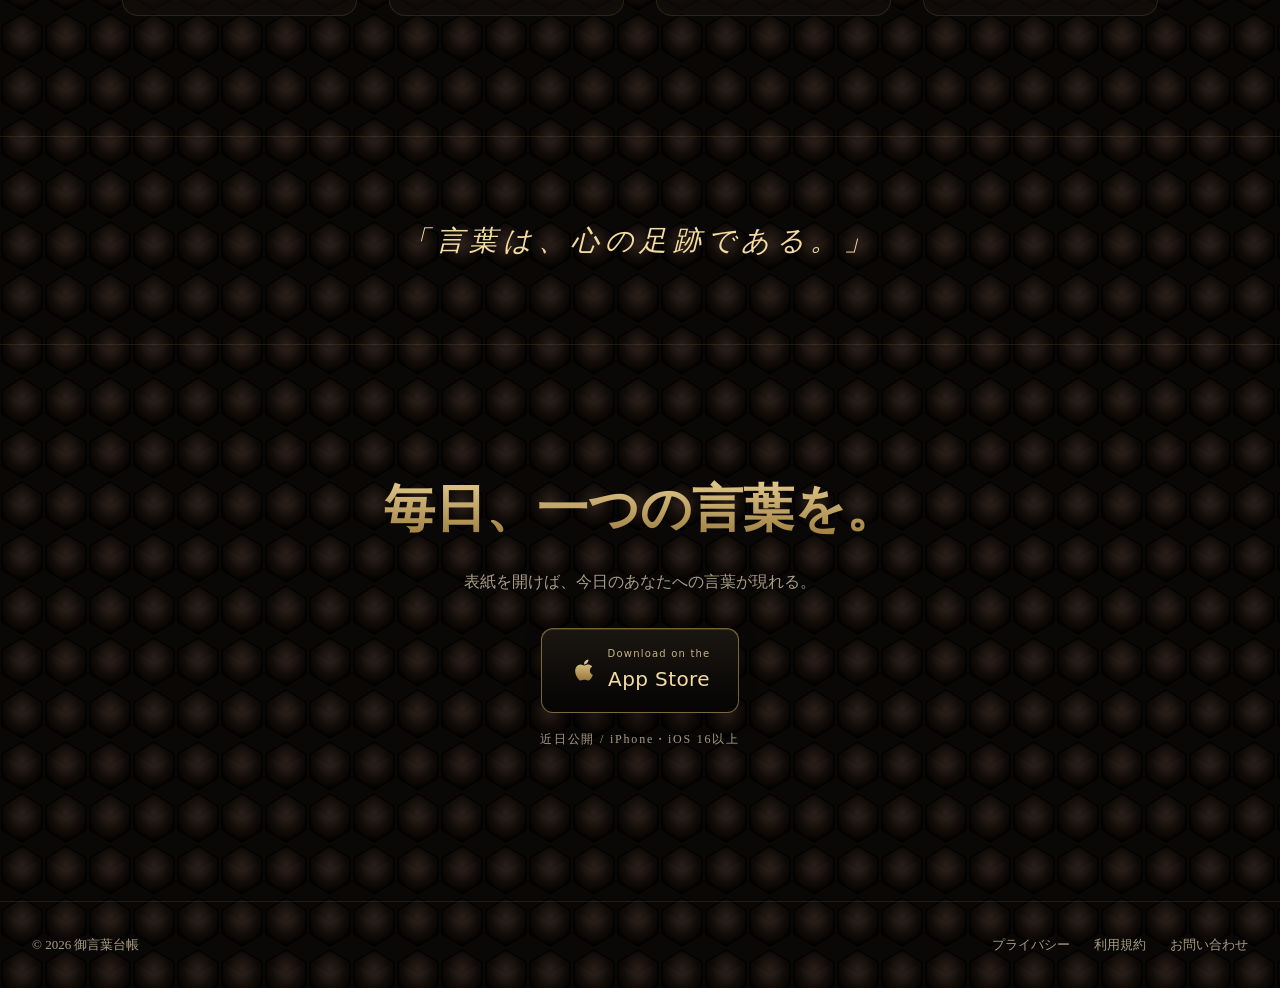
==== commit 1af60f39: "Sync mockup with latest app design" ====
--- a/index.html
+++ b/index.html
@@ -4,7 +4,7 @@
   <meta charset="UTF-8" />
   <meta name="viewport" content="width=device-width, initial-scale=1.0" />
   <title>御言葉台帳 — 心に残る言葉を、もう一度。</title>
-  <meta name="description" content="心に響いた言葉を御朱印帳のように記し、振り返るiPhoneアプリ。テキスト・音声・写真で残し、AIが言葉の意味と似た名言を提案します。" />
+  <meta name="description" content="心に響いた言葉を御朱印帳のように記し、振り返るiPhoneアプリ。テキスト・音声・写真で残し、毎朝そっと今日の言葉が届きます。" />
   <meta name="theme-color" content="#0a0807" />
 
   <!-- OGP -->
@@ -163,41 +163,28 @@
           <div class="feature-illust" aria-hidden="true">
             <svg viewBox="0 0 200 140" xmlns="http://www.w3.org/2000/svg">
               <defs>
-                <radialGradient id="aiGlow" cx="0.5" cy="0.5" r="0.5">
-                  <stop offset="0" stop-color="#f4dca0" stop-opacity="0.6"/>
+                <radialGradient id="sunGlow" cx="0.5" cy="0.5" r="0.5">
+                  <stop offset="0" stop-color="#f4dca0" stop-opacity="0.7"/>
                   <stop offset="1" stop-color="#f4dca0" stop-opacity="0"/>
                 </radialGradient>
                 <linearGradient id="g4" x1="0" y1="0" x2="0" y2="1"><stop offset="0" stop-color="#f4dca0"/><stop offset="1" stop-color="#8c6a2c"/></linearGradient>
               </defs>
-              <!-- 中心の光 -->
-              <circle cx="100" cy="70" r="40" fill="url(#aiGlow)"/>
-              <!-- 言葉の円（中央） -->
-              <circle cx="100" cy="70" r="22" fill="none" stroke="url(#g4)" stroke-width="1.5"/>
-              <text x="100" y="76" text-anchor="middle" font-family="serif" font-size="16" font-weight="700" fill="#d4af5e">語</text>
-              <!-- 周囲の関連語（4つの小さい円） -->
-              <g fill="none" stroke="#d4af5e" stroke-width="0.8" opacity="0.7">
-                <circle cx="40" cy="40" r="14"/>
-                <circle cx="160" cy="40" r="14"/>
-                <circle cx="40" cy="100" r="14"/>
-                <circle cx="160" cy="100" r="14"/>
-              </g>
-              <g font-family="serif" font-size="10" fill="#a89c84">
-                <text x="40" y="44" text-anchor="middle">類</text>
-                <text x="160" y="44" text-anchor="middle">縁</text>
-                <text x="40" y="104" text-anchor="middle">義</text>
-                <text x="160" y="104" text-anchor="middle">音</text>
-              </g>
-              <!-- 結ぶ線 -->
-              <g stroke="#d4af5e" stroke-width="0.4" opacity="0.4" stroke-dasharray="2 2">
-                <line x1="54" y1="48" x2="82" y2="62"/>
-                <line x1="146" y1="48" x2="118" y2="62"/>
-                <line x1="54" y1="92" x2="82" y2="78"/>
-                <line x1="146" y1="92" x2="118" y2="78"/>
-              </g>
-            </svg>
-          </div>
-          <h3>読み解く</h3>
-          <p>AIが言葉の背景と<br>似た名言を日本語で添えます。</p>
+              <!-- 朝日の光 -->
+              <circle cx="100" cy="50" r="45" fill="url(#sunGlow)"/>
+              <circle cx="100" cy="50" r="14" fill="url(#g4)"/>
+              <!-- 通知バナー（封書風） -->
+              <g transform="translate(40 78)">
+                <rect width="120" height="42" rx="6" fill="#1a1410" stroke="#d4af5e" stroke-width="1"/>
+                <circle cx="14" cy="14" r="4" fill="#d4af5e"/>
+                <text x="24" y="17" font-family="serif" font-size="8" fill="#d4af5e" letter-spacing="1">今日の御言葉</text>
+                <text x="14" y="32" font-family="serif" font-size="9" fill="#ece5d2">急がば回れ</text>
+              </g>
+              <!-- 時計マーク -->
+              <text x="172" y="22" text-anchor="middle" font-family="serif" font-size="9" fill="#a89c84" letter-spacing="1">8:00</text>
+            </svg>
+          </div>
+          <h3>寄り添う</h3>
+          <p>毎朝8時、そっと今日の<br>偉人の言葉が届きます。</p>
         </article>
       </div>
     </section>
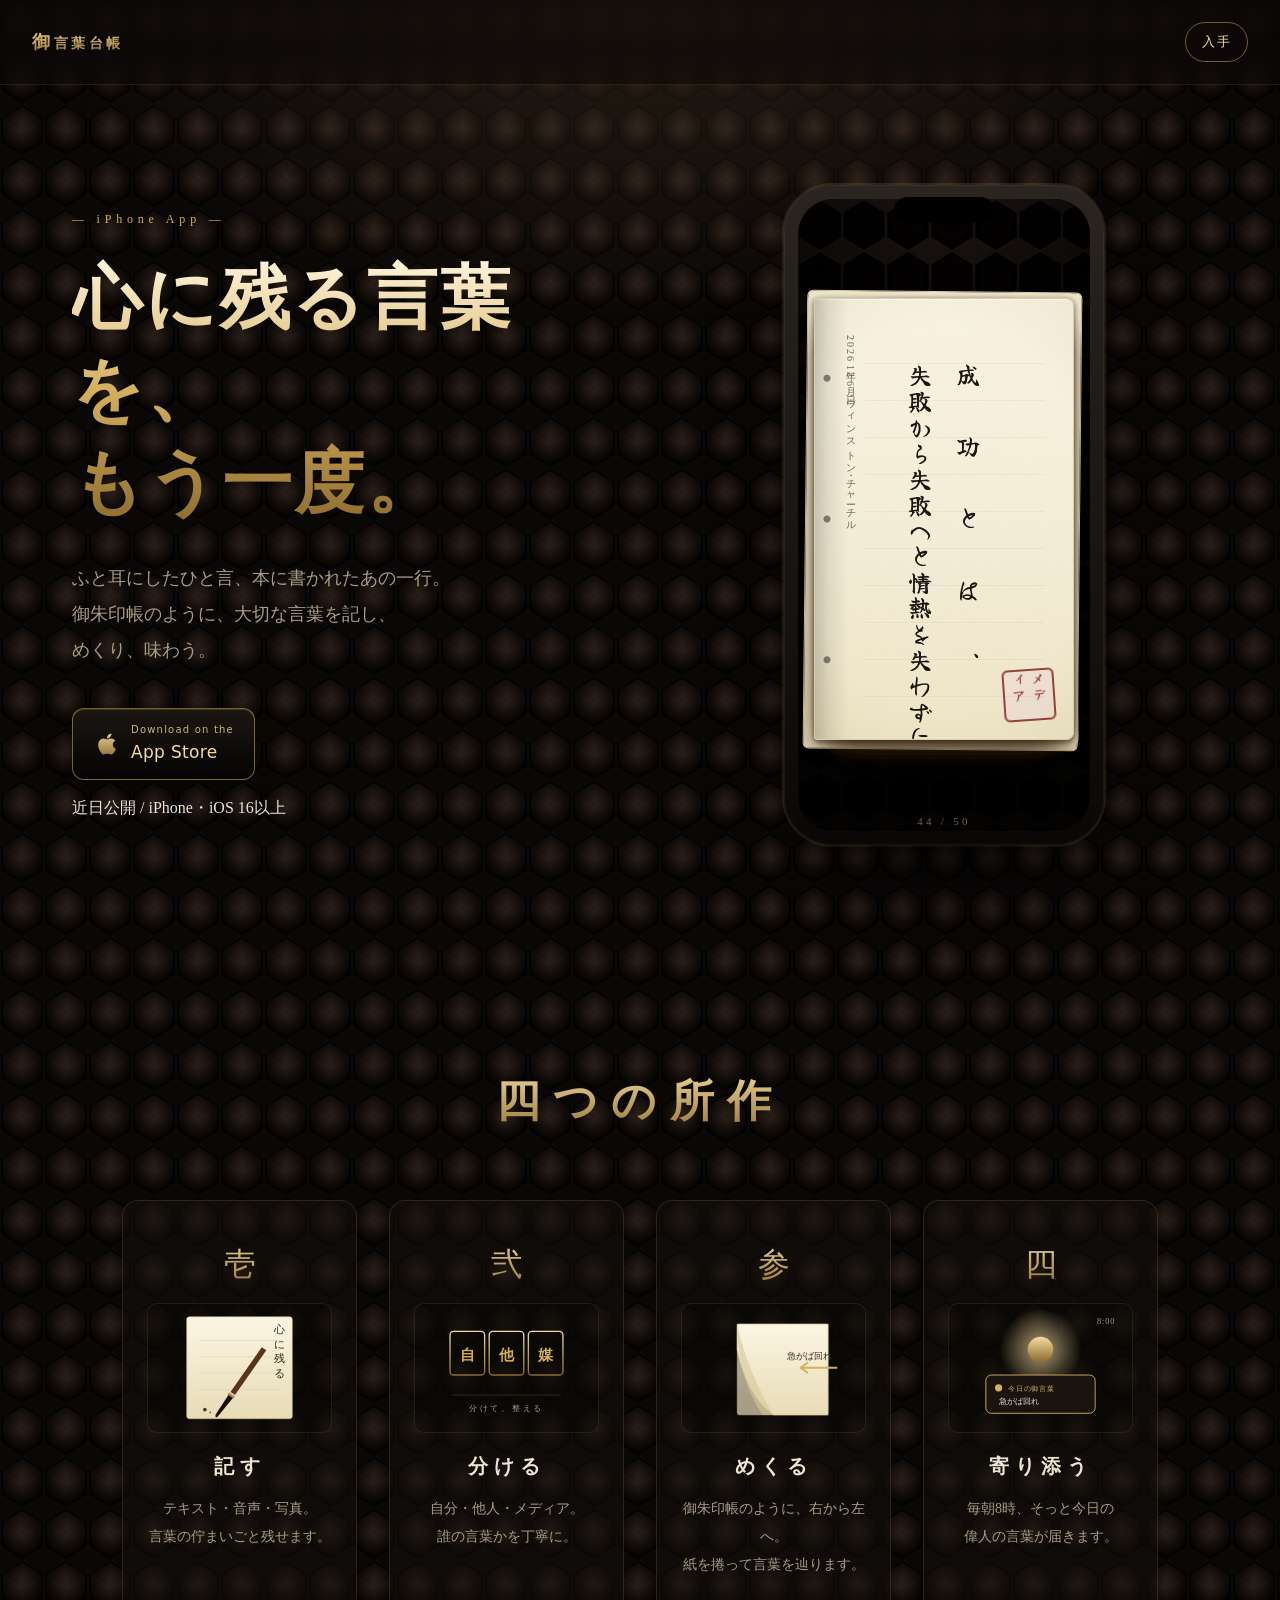
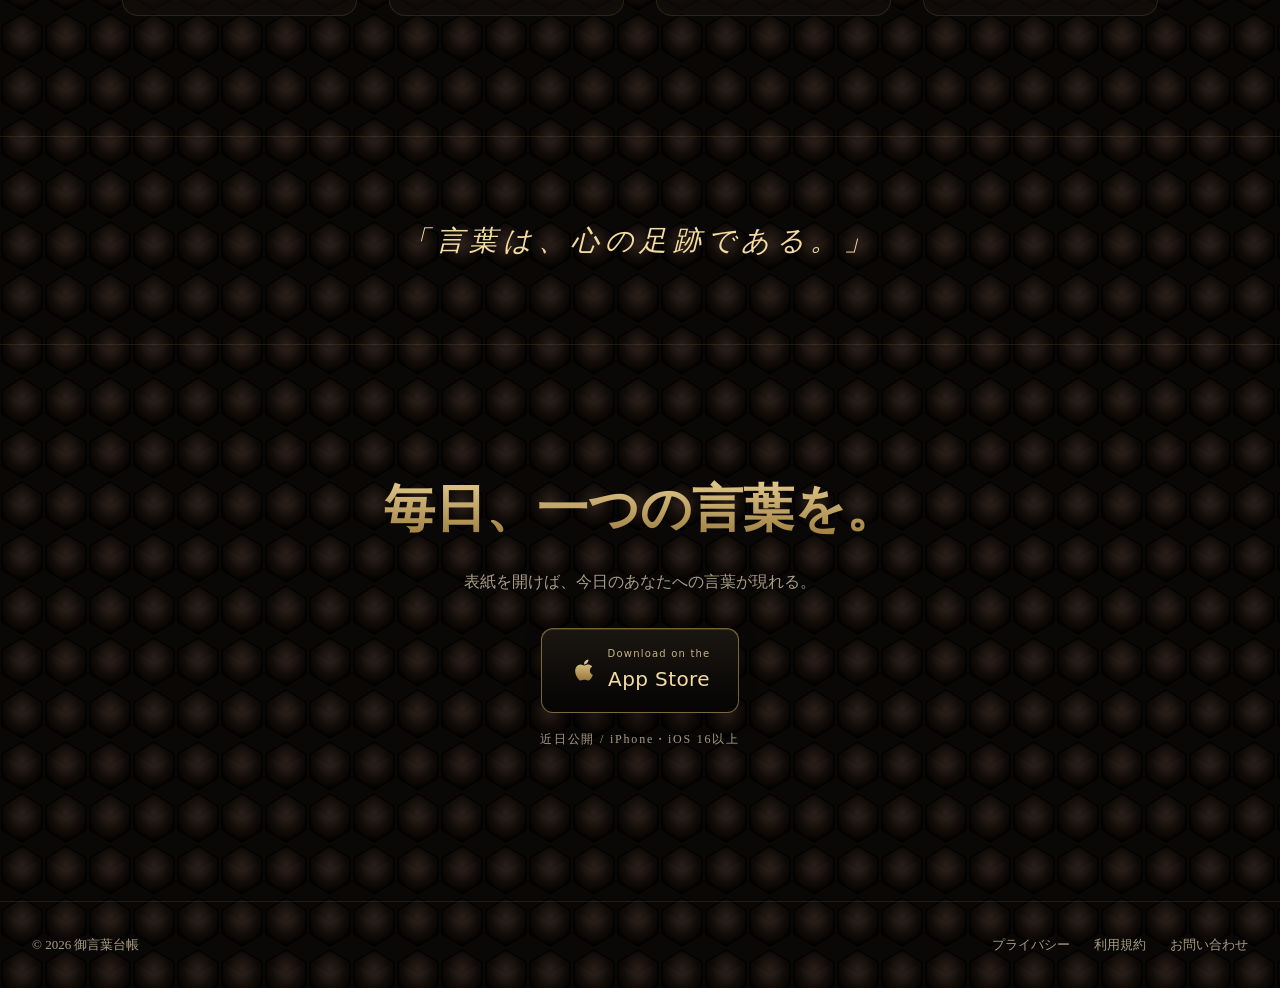
==== commit e3904f64: "Update contact email to okotobasupport@gmail.com" ====
--- a/index.html
+++ b/index.html
@@ -214,7 +214,7 @@
     <div class="footer-links">
       <a href="privacy.html">プライバシー</a>
       <a href="terms.html">利用規約</a>
-      <a href="mailto:hello@okotoba.app">お問い合わせ</a>
+      <a href="mailto:okotobasupport@gmail.com">お問い合わせ</a>
     </div>
   </footer>
 </body>
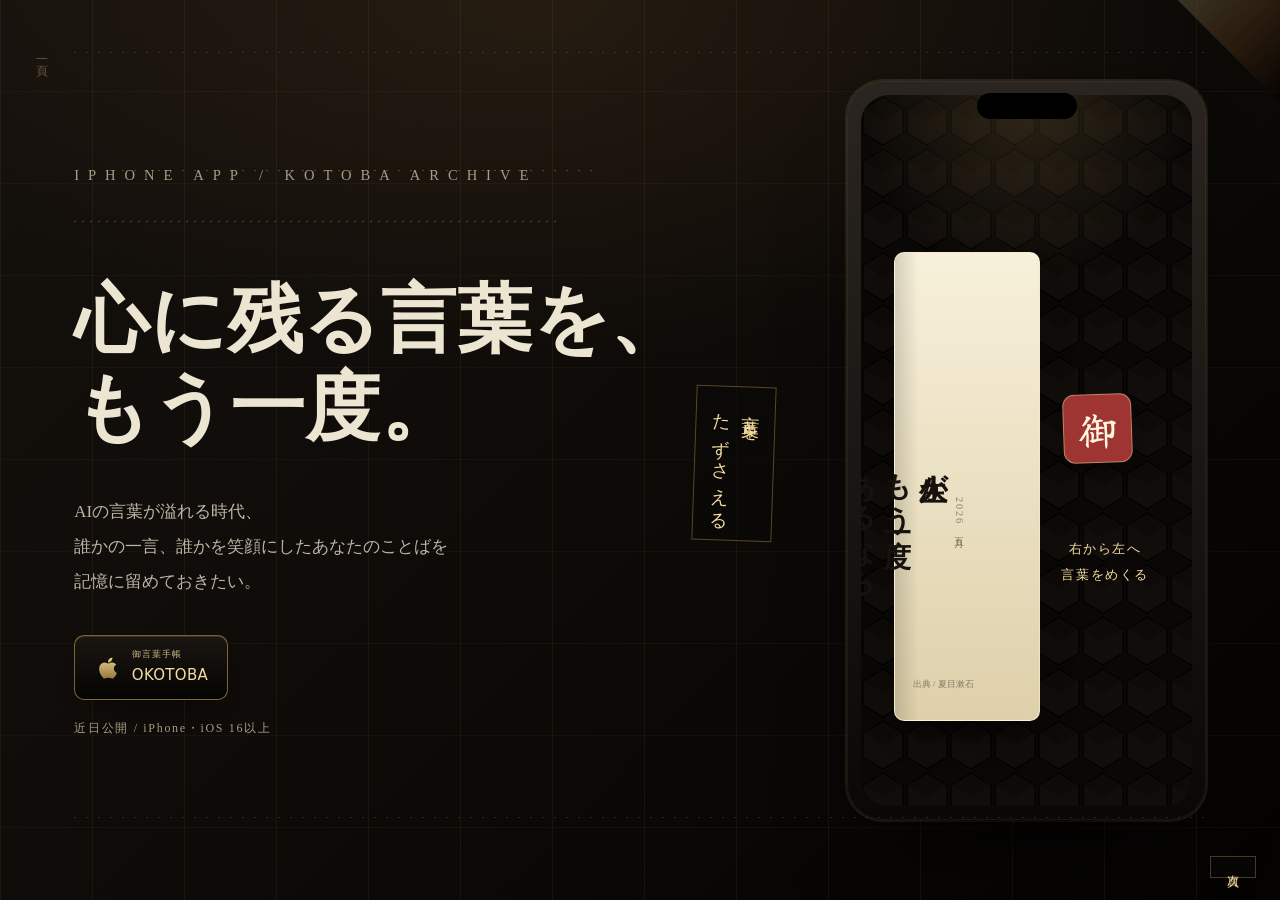
==== commit bdc58c26: "Update copyright to Okotoba" ====
--- a/index.html
+++ b/index.html
@@ -17,57 +17,72 @@
 
   <link rel="icon" href="favicon.png" />
   <link rel="apple-touch-icon" href="favicon.png" />
-  <link rel="stylesheet" href="landing.css" />
+  <link rel="stylesheet" href="landing.css?v=13" />
   <link rel="preconnect" href="https://fonts.googleapis.com" />
   <link rel="preconnect" href="https://fonts.gstatic.com" crossorigin />
   <link href="https://fonts.googleapis.com/css2?family=Yuji+Boku&family=Shippori+Mincho:wght@600;700;800&display=swap" rel="stylesheet" />
 </head>
 <body>
   <header class="nav">
-    <a class="logo" href="#">御<span>言葉台帳</span></a>
-    <a class="nav-cta" href="#download">入手</a>
+    <a class="logo" href="#"><span class="logo-mark">御</span><span>言葉台帳</span></a>
+    <a class="nav-cta" href="#download-section">入手</a>
   </header>
 
-  <main>
+  <main class="book-flow">
     <!-- Hero -->
-    <section class="hero">
+    <section class="hero page-sheet page-cover" id="top">
+      <div class="page-meta" aria-hidden="true">一頁</div>
       <div class="hero-text">
-        <p class="eyebrow">— iPhone App —</p>
+        <p class="eyebrow">iPhone App / Kotoba Archive</p>
         <h1>心に残る言葉を、<br>もう一度。</h1>
         <p class="lede">
-          ふと耳にしたひと言、本に書かれたあの一行。<br>
-          御朱印帳のように、大切な言葉を記し、<br>めくり、味わう。
+          AIの言葉が溢れる時代、<br>
+          誰かの一言、誰かを笑顔にしたあなたのことばを<br>
+          記憶に留めておきたい。
         </p>
         <div class="cta-row">
-          <a class="btn-app-store" href="#download" id="download">
+          <a class="btn-app-store" href="#download-section">
             <span class="btn-icon"></span>
             <span>
-              <small>Download on the</small>
-              <strong>App Store</strong>
+              <small>御言葉手帳</small>
+              <strong>OKOTOBA</strong>
             </span>
           </a>
         </div>
         <p class="muted small badge">近日公開 / iPhone・iOS 16以上</p>
+        <nav class="page-index" aria-label="ページ索引">
+          <a href="#features"><span>四つの所作</span><b>P1</b></a>
+          <a href="#download-section"><span>保存と通知</span><b>P3</b></a>
+        </nav>
       </div>
 
       <div class="hero-visual">
+        <div class="vertical-seal" aria-hidden="true">言葉を<br>たずさえる</div>
+        <div class="page-stack" aria-hidden="true">
+          <span></span>
+          <span></span>
+          <span></span>
+        </div>
         <div class="phone">
           <div class="notch"></div>
           <div class="screen">
-            <!-- 実アプリのライブミラー（自動同期） -->
-            <iframe
-              src="app/index.html#preview"
-              title="アプリプレビュー"
-              loading="lazy"
-              sandbox="allow-scripts allow-same-origin"
-              scrolling="no"></iframe>
+            <div class="lp-app-preview" aria-label="アプリプレビュー">
+              <div class="preview-paper">
+                <span>2026 五月</span>
+                <p>人生が<br>もう一度<br>あるなら。</p>
+                <i>出典 / 夏目漱石</i>
+              </div>
+              <div class="preview-stamp">御</div>
+              <p class="preview-note">右から左へ<br>言葉をめくる</p>
+            </div>
           </div>
         </div>
       </div>
+      <a class="page-corner" href="#features" aria-label="次の頁へ">次頁</a>
     </section>
 
     <!-- Features -->
-    <section class="features" id="features">
+    <section class="features page-sheet" id="features">
       <h2>四つの所作</h2>
       <div class="feature-grid">
         <article>
@@ -187,22 +202,25 @@
           <p>毎朝8時、そっと今日の<br>偉人の言葉が届きます。</p>
         </article>
       </div>
+      <a class="page-corner" href="#download-section" aria-label="次の頁へ">次頁</a>
     </section>
 
-    <!-- Quote -->
-    <section class="quote">
-      <p>「言葉は、心の足跡である。」</p>
-    </section>
-
     <!-- Download -->
-    <section class="download-band" id="download-section">
-      <h2>毎日、一つの言葉を。</h2>
-      <p>表紙を開けば、今日のあなたへの言葉が現れる。</p>
+    <section class="download-band page-sheet" id="download-section">
+      <div class="page-meta" aria-hidden="true">三頁</div>
+      <div class="section-label"><span>P 3</span><span>Keep safely</span><b>3/3</b></div>
+      <h2>大切な言葉を、<br>静かに保管。</h2>
+      <p>写真・音声・テキストで残し、毎朝8時に今日の言葉を受け取れます。</p>
+      <ul class="trust-list">
+        <li><span>保存</span><b>言葉の出典や種類を整理</b></li>
+        <li><span>通知</span><b>毎朝、今日の言葉をそっと表示</b></li>
+        <li><span>公開</span><b>iPhoneアプリとして近日公開予定</b></li>
+      </ul>
       <a class="btn-app-store large" href="#">
         <span class="btn-icon"></span>
         <span>
-          <small>Download on the</small>
-          <strong>App Store</strong>
+          <small>御言葉手帳</small>
+          <strong>OKOTOBA</strong>
         </span>
       </a>
       <p class="muted small">近日公開 / iPhone・iOS 16以上</p>
@@ -210,12 +228,13 @@
   </main>
 
   <footer>
-    <div>© 2026 御言葉台帳</div>
+    <div>© 2026 Okotoba</div>
     <div class="footer-links">
       <a href="privacy.html">プライバシー</a>
       <a href="terms.html">利用規約</a>
       <a href="mailto:okotobasupport@gmail.com">お問い合わせ</a>
     </div>
   </footer>
+  <script src="landing.js?v=5" defer></script>
 </body>
 </html>
--- a/landing.css
+++ b/landing.css
@@ -1,6 +1,8 @@
 :root {
   --bg: #0a0807;
   --bg-soft: #14100d;
+  --page: #17110d;
+  --page-edge: #2a2018;
   --gold: #d4af5e;
   --gold-light: #f4dca0;
   --gold-dark: #8c6a2c;
@@ -11,355 +13,647 @@
 }
 
 * { box-sizing: border-box; margin: 0; padding: 0; }
-html, body { background: var(--bg); color: var(--ink); font-family: var(--serif); line-height: 1.7; }
+html {
+  scroll-behavior: smooth;
+  height: 100%;
+}
+html, body {
+  background: var(--bg);
+  color: var(--ink);
+  font-family: var(--serif);
+  line-height: 1.7;
+  height: 100%;
+  overflow: hidden;
+}
 a { color: inherit; text-decoration: none; }
 img { max-width: 100%; display: block; }
 
 body {
+  min-height: 100vh;
   background-color: var(--bg);
   background-image:
-    url("data:image/svg+xml;utf8,<svg xmlns='http://www.w3.org/2000/svg' width='44' height='52' viewBox='0 0 44 52'><defs><radialGradient id='s' cx='50%25' cy='40%25' r='55%25'><stop offset='0%25' stop-color='%23332620' stop-opacity='1'/><stop offset='70%25' stop-color='%23120c08' stop-opacity='0.85'/><stop offset='100%25' stop-color='%23050302' stop-opacity='1'/></radialGradient></defs><g><polygon points='22,2 42,14 42,38 22,50 2,38 2,14' fill='url(%23s)' stroke='%23000' stroke-width='1.2'/><polygon points='22,2 42,14 22,26 2,14' fill='%23000' opacity='0.18'/></g></svg>");
-  background-size: 44px 52px;
-  background-repeat: repeat;
-  min-height: 100vh;
+    radial-gradient(90% 70% at 50% 0%, rgba(97,68,38,0.4), transparent 62%),
+    radial-gradient(60% 48% at 90% 18%, rgba(162,58,58,0.18), transparent 58%),
+    url("data:image/svg+xml;utf8,<svg xmlns='http://www.w3.org/2000/svg' width='44' height='52' viewBox='0 0 44 52'><defs><radialGradient id='s' cx='50%25' cy='40%25' r='55%25'><stop offset='0%25' stop-color='%23332620' stop-opacity='1'/><stop offset='70%25' stop-color='%23120c08' stop-opacity='0.85'/><stop offset='100%25' stop-color='%23050302' stop-opacity='1'/></radialGradient></defs><polygon points='22,2 42,14 42,38 22,50 2,38 2,14' fill='url(%23s)' stroke='%23000000' stroke-width='1.2'/><polygon points='22,2 42,14 22,26 2,14' fill='%23000000' opacity='0.18'/></svg>");
+  background-size: cover, cover, 44px 52px;
+  background-attachment: fixed;
 }
 body::before {
   content: "";
-  position: fixed; inset: 0;
-  background: radial-gradient(80% 60% at 50% 0%, rgba(74,56,38,0.45) 0%, transparent 60%);
+  position: fixed;
+  inset: 0;
+  background:
+    linear-gradient(90deg, rgba(255,244,205,0.025) 1px, transparent 1px),
+    linear-gradient(0deg, rgba(255,244,205,0.018) 1px, transparent 1px);
+  background-size: 72px 72px;
   pointer-events: none;
   z-index: 0;
 }
+body::after {
+  content: "";
+  position: fixed;
+  right: -120px;
+  top: -120px;
+  width: 360px;
+  height: 360px;
+  border-radius: 50%;
+  border: 1px solid rgba(212,175,94,0.14);
+  box-shadow: inset 0 0 0 34px rgba(212,175,94,0.025);
+  pointer-events: none;
+}
+
 main, .nav, footer { position: relative; z-index: 1; }
 
-.gold {
-  background: linear-gradient(180deg, var(--gold-light) 0%, var(--gold) 35%, var(--gold-dark) 70%, var(--gold-light) 100%);
-  -webkit-background-clip: text;
-  background-clip: text;
-  color: transparent;
+.book-flow {
+  display: flex;
+  gap: 28px;
+  width: 100%;
+  height: calc(100vh - 72px);
+  margin: 0 auto;
+  padding: 24px calc((100vw - min(1180px, calc(100vw - 48px))) / 2) 54px;
+  overflow-x: auto;
+  overflow-y: hidden;
+  scroll-snap-type: x mandatory;
+  scroll-padding-inline: calc((100vw - min(1180px, calc(100vw - 48px))) / 2);
+  -webkit-overflow-scrolling: touch;
+}
+.book-flow::-webkit-scrollbar {
+  height: 10px;
+}
+.book-flow::-webkit-scrollbar-track {
+  background: rgba(10,8,7,0.6);
+}
+.book-flow::-webkit-scrollbar-thumb {
+  background: rgba(212,175,94,0.32);
+  border: 3px solid rgba(10,8,7,0.84);
 }
 
 /* Nav */
 .nav {
-  display: flex; justify-content: space-between; align-items: center;
-  padding: 22px 32px;
-  position: sticky; top: 0; z-index: 50;
-  backdrop-filter: blur(10px);
-  background: rgba(10,8,7,0.6);
-  border-bottom: 1px solid rgba(212,175,94,0.12);
+  display: flex;
+  justify-content: space-between;
+  align-items: center;
+  padding: 18px 32px;
+  position: sticky;
+  top: 0;
+  z-index: 50;
+  backdrop-filter: blur(14px);
+  background: rgba(10,8,7,0.72);
+  border-bottom: 1px solid rgba(212,175,94,0.14);
 }
 .logo {
-  font-size: 18px; letter-spacing: 0.2em; font-weight: 600;
-  background: linear-gradient(180deg, var(--gold-light), var(--gold-dark));
-  -webkit-background-clip: text; background-clip: text; color: transparent;
+  display: inline-flex;
+  align-items: center;
+  gap: 10px;
+  color: var(--gold-light);
+  font-size: 16px;
+  letter-spacing: 0.2em;
+  font-weight: 700;
 }
 .logo span { font-size: 14px; }
+.logo-mark {
+  display: inline-grid;
+  place-items: center;
+  width: 34px;
+  height: 34px;
+  border: 1px solid rgba(212,175,94,0.58);
+  color: var(--gold-light);
+  font-size: 18px !important;
+  letter-spacing: 0;
+  background: rgba(162,58,58,0.82);
+  transform: rotate(-6deg);
+}
 .nav-cta {
-  font-size: 13px; letter-spacing: 0.1em;
-  border: 1px solid rgba(212,175,94,0.5);
-  padding: 8px 16px; border-radius: 999px;
   color: var(--gold-light);
+  border: 1px solid rgba(212,175,94,0.48);
+  background: rgba(20,16,13,0.7);
+  padding: 8px 18px;
+  border-radius: 3px;
+  font-size: 13px;
+  letter-spacing: 0.12em;
 }
 .nav-cta:hover { background: rgba(212,175,94,0.08); }
 
+/* Page sheets */
+.page-sheet {
+  flex: 0 0 min(1180px, calc(100vw - 48px));
+  position: relative;
+  height: calc(100vh - 150px);
+  min-height: 560px;
+  scroll-snap-align: center;
+  margin: 0;
+  border: 1px solid rgba(212,175,94,0.16);
+  background:
+    linear-gradient(90deg, rgba(0,0,0,0.42) 0, transparent 44px, transparent calc(100% - 54px), rgba(255,232,168,0.05) 100%),
+    radial-gradient(120% 80% at 50% 0%, rgba(212,175,94,0.095), transparent 62%),
+    url("data:image/svg+xml;utf8,<svg xmlns='http://www.w3.org/2000/svg' width='180' height='180'><filter id='n'><feTurbulence type='fractalNoise' baseFrequency='0.92' numOctaves='4' seed='19'/><feColorMatrix values='0 0 0 0 0.12 0 0 0 0 0.09 0 0 0 0 0.06 0 0 0 0.34 0'/></filter><rect width='100%25' height='100%25' filter='url(%23n)'/></svg>"),
+    linear-gradient(135deg, #1b140f 0%, #100b08 62%, #070504 100%);
+  background-size: cover, cover, 180px 180px, cover;
+  box-shadow:
+    0 36px 80px -56px rgba(0,0,0,0.95),
+    10px 12px 0 -6px rgba(54,40,27,0.82),
+    20px 22px 0 -12px rgba(26,18,12,0.82),
+    inset 0 0 0 1px rgba(255,244,205,0.035);
+  overflow: hidden;
+  overflow-y: auto;
+  transform-style: preserve-3d;
+}
+.page-sheet::-webkit-scrollbar {
+  width: 8px;
+}
+.page-sheet::-webkit-scrollbar-track {
+  background: rgba(0,0,0,0.2);
+}
+.page-sheet::-webkit-scrollbar-thumb {
+  background: rgba(212,175,94,0.28);
+}
+.page-sheet::before,
+.page-sheet::after {
+  content: "";
+  position: absolute;
+  pointer-events: none;
+  z-index: 2;
+}
+.page-sheet::before {
+  right: 0;
+  top: 0;
+  width: 106px;
+  height: 106px;
+  background:
+    linear-gradient(135deg, rgba(244,220,160,0.28), rgba(61,37,18,0.82) 54%, rgba(0,0,0,0.6));
+  clip-path: polygon(100% 0, 0 0, 100% 100%);
+  filter: drop-shadow(-16px 18px 18px rgba(0,0,0,0.46));
+  transform-origin: 100% 0;
+  transition: transform 420ms ease, filter 420ms ease;
+}
+.page-sheet::after {
+  inset: 12px;
+  border: 1px solid rgba(212,175,94,0.11);
+}
+.page-sheet:hover::before {
+  transform: rotateY(-18deg) rotateZ(-1deg);
+  filter: drop-shadow(-22px 24px 20px rgba(0,0,0,0.56));
+}
+.page-sheet.is-current {
+  border-color: rgba(212,175,94,0.34);
+}
+.page-sheet.is-turning-forward {
+  animation: turnPageForward 720ms cubic-bezier(.2,.72,.18,1) both;
+  transform-origin: right center;
+  z-index: 6;
+}
+.page-sheet.is-turning-back {
+  animation: turnPageBack 720ms cubic-bezier(.2,.72,.18,1) both;
+  transform-origin: left center;
+  z-index: 6;
+}
+.page-sheet.is-receiving-page {
+  animation: receivePage 640ms ease both;
+}
+.page-meta {
+  position: absolute;
+  top: 28px;
+  left: 26px;
+  writing-mode: vertical-rl;
+  color: rgba(244,220,160,0.36);
+  font-size: 12px;
+  letter-spacing: 0.32em;
+  z-index: 3;
+}
+.page-corner {
+  position: absolute;
+  right: 24px;
+  bottom: 22px;
+  z-index: 4;
+  color: var(--gold-light);
+  border: 1px solid rgba(212,175,94,0.32);
+  background: rgba(10,8,7,0.58);
+  padding: 8px 12px;
+  font-size: 12px;
+  letter-spacing: 0.18em;
+  writing-mode: vertical-rl;
+  transition: transform 220ms ease, background 220ms ease;
+}
+.page-corner:hover {
+  background: rgba(162,58,58,0.34);
+  transform: translate(-2px, -2px);
+}
+
+@keyframes turnPageForward {
+  0% { transform: perspective(1100px) rotateY(0deg) translateX(0); filter: brightness(1); }
+  45% { transform: perspective(1100px) rotateY(-18deg) translateX(-10px) scale(0.992); filter: brightness(1.08); }
+  100% { transform: perspective(1100px) rotateY(-3deg) translateX(-6px) scale(0.995); filter: brightness(0.92); }
+}
+@keyframes turnPageBack {
+  0% { transform: perspective(1100px) rotateY(0deg) translateX(0); filter: brightness(1); }
+  45% { transform: perspective(1100px) rotateY(18deg) translateX(10px) scale(0.992); filter: brightness(1.08); }
+  100% { transform: perspective(1100px) rotateY(3deg) translateX(6px) scale(0.995); filter: brightness(0.92); }
+}
+@keyframes receivePage {
+  0% { opacity: 0.55; transform: translateY(14px) scale(0.992); }
+  100% { opacity: 1; transform: translateY(0) scale(1); }
+}
+
 /* Hero */
-/* モバイルファースト：縦に積む */
 .hero {
   display: grid;
   grid-template-columns: 1fr;
-  gap: 56px;
+  gap: 48px;
   align-items: center;
-  max-width: 1200px;
-  margin: 0 auto;
-  padding: 56px 24px 80px;
+  min-height: 0;
+  height: calc(100vh - 150px);
+  padding: 70px 24px 76px;
   text-align: center;
 }
-.cta-row { justify-content: center; }
 .eyebrow {
   color: var(--gold);
-  letter-spacing: 0.4em;
+  letter-spacing: 0.34em;
   font-size: 12px;
-  margin-bottom: 24px;
+  margin-bottom: 22px;
+  text-transform: uppercase;
 }
 .hero h1 {
-  font-size: clamp(40px, 5.5vw, 72px);
-  line-height: 1.3;
-  font-weight: 600;
+  color: transparent;
+  background: linear-gradient(180deg, #fff7df 0%, var(--gold-light) 36%, var(--gold-dark) 100%);
+  -webkit-background-clip: text;
+  background-clip: text;
+  font-size: clamp(40px, 5vw, 64px);
+  line-height: 1.32;
+  font-weight: 700;
   letter-spacing: 0.04em;
-  background: linear-gradient(180deg, #fff7df 0%, var(--gold) 50%, var(--gold-dark) 100%);
-  -webkit-background-clip: text; background-clip: text; color: transparent;
-  margin-bottom: 32px;
+  margin-bottom: 28px;
 }
 .lede {
+  color: var(--ink-soft);
   font-size: 18px;
-  color: var(--ink-soft);
-  margin-bottom: 40px;
   line-height: 2;
-}
-
-.cta-row { display: flex; gap: 16px; flex-wrap: wrap; align-items: center; }
+  margin-bottom: 34px;
+}
+.cta-row {
+  display: flex;
+  justify-content: center;
+  gap: 16px;
+  flex-wrap: wrap;
+  align-items: center;
+}
 .badge { margin-top: 14px; }
-
-/* App Store ボタン（公式風） */
+.muted { color: var(--ink-soft); }
+.small { font-size: 12px; letter-spacing: 0.14em; }
+
 .btn-app-store {
-  display: inline-flex; align-items: center; gap: 10px;
+  display: inline-flex;
+  align-items: center;
+  gap: 10px;
   background: linear-gradient(180deg, #1a1612, #050403);
   border: 1px solid rgba(212,175,94,0.55);
   padding: 12px 20px;
-  border-radius: 12px;
+  border-radius: 10px;
   color: var(--gold-light);
-  box-shadow: 0 8px 24px -10px rgba(0,0,0,0.8), inset 0 1px 0 rgba(212,175,94,0.2);
+  box-shadow: 0 18px 32px -24px rgba(0,0,0,0.95), inset 0 1px 0 rgba(212,175,94,0.18);
   transition: transform 200ms, box-shadow 200ms;
   font-family: -apple-system, system-ui, sans-serif;
 }
 .btn-app-store:hover {
   transform: translateY(-2px);
-  box-shadow: 0 14px 32px -10px rgba(0,0,0,0.9), inset 0 1px 0 rgba(212,175,94,0.3);
+  box-shadow: 0 24px 44px -24px rgba(0,0,0,0.98), inset 0 1px 0 rgba(212,175,94,0.28);
 }
 .btn-app-store small { display: block; font-size: 10px; letter-spacing: 0.12em; opacity: 0.8; }
 .btn-app-store strong { display: block; font-size: 17px; letter-spacing: 0.02em; font-weight: 500; }
 .btn-app-store.large { padding: 16px 28px; }
 .btn-app-store.large strong { font-size: 20px; }
 .btn-icon {
-  width: 28px; height: 28px;
+  width: 28px;
+  height: 28px;
   background: linear-gradient(180deg, var(--gold-light), var(--gold-dark));
   -webkit-mask: url("data:image/svg+xml;utf8,<svg xmlns='http://www.w3.org/2000/svg' viewBox='0 0 24 24'><path fill='black' d='M17.05 20.28c-.98.95-2.05.8-3.08.35-1.09-.46-2.09-.48-3.24 0-1.44.62-2.2.44-3.06-.35C2.79 15.25 3.51 7.59 9.05 7.31c1.35.07 2.29.74 3.08.8 1.18-.24 2.31-.93 3.57-.84 1.51.12 2.65.72 3.4 1.8-3.12 1.87-2.38 5.98.48 7.13-.57 1.5-1.31 2.99-2.54 4.09l.01-.01zM12.03 7.25c-.15-2.23 1.66-4.07 3.74-4.25.29 2.58-2.34 4.5-3.74 4.25z'/></svg>") center/contain no-repeat;
   mask: url("data:image/svg+xml;utf8,<svg xmlns='http://www.w3.org/2000/svg' viewBox='0 0 24 24'><path fill='black' d='M17.05 20.28c-.98.95-2.05.8-3.08.35-1.09-.46-2.09-.48-3.24 0-1.44.62-2.2.44-3.06-.35C2.79 15.25 3.51 7.59 9.05 7.31c1.35.07 2.29.74 3.08.8 1.18-.24 2.31-.93 3.57-.84 1.51.12 2.65.72 3.4 1.8-3.12 1.87-2.38 5.98.48 7.13-.57 1.5-1.31 2.99-2.54 4.09l.01-.01zM12.03 7.25c-.15-2.23 1.66-4.07 3.74-4.25.29 2.58-2.34 4.5-3.74 4.25z'/></svg>") center/contain no-repeat;
 }
-.btn-ghost {
-  display: inline-flex; align-items: center;
-  padding: 14px 24px;
-  font-size: 14px; letter-spacing: 0.1em;
-  color: var(--ink-soft);
-  border-bottom: 1px solid rgba(212,175,94,0.2);
-}
-.btn-ghost:hover { color: var(--gold-light); }
-
-/* Phone mockup */
-.hero-visual { display: flex; justify-content: center; }
+
+.hero-visual {
+  display: flex;
+  justify-content: center;
+  position: relative;
+  perspective: 1100px;
+}
+.vertical-seal {
+  display: none;
+}
+.page-stack {
+  position: absolute;
+  inset: 34px auto auto 50%;
+  width: 230px;
+  height: 420px;
+  transform: translateX(-50%) rotate(-4deg);
+  z-index: 0;
+}
+.page-stack span {
+  position: absolute;
+  inset: 0;
+  border: 1px solid rgba(212,175,94,0.18);
+  background:
+    linear-gradient(90deg, rgba(0,0,0,0.3), transparent 18%, rgba(244,220,160,0.06)),
+    linear-gradient(135deg, #22170f, #0d0805);
+  transform-origin: 100% 50%;
+  box-shadow: 22px 28px 34px -32px rgba(0,0,0,0.95);
+}
+.page-stack span:nth-child(1) { transform: rotateY(-24deg) translateX(-18px); }
+.page-stack span:nth-child(2) { transform: rotateY(-14deg) translateX(-6px); opacity: 0.78; }
+.page-stack span:nth-child(3) { transform: rotateY(-7deg) translateX(8px); opacity: 0.55; }
+
 .phone {
-  width: 320px; height: 660px;
-  border-radius: 48px;
+  width: 292px;
+  height: 604px;
+  border-radius: 46px;
   background: linear-gradient(180deg, #2a2520, #0a0807);
   padding: 14px;
   position: relative;
+  z-index: 1;
   box-shadow:
-    0 60px 100px -40px rgba(0,0,0,0.9),
-    0 0 0 2px rgba(212,175,94,0.15),
+    0 60px 100px -46px rgba(0,0,0,0.95),
+    0 0 0 2px rgba(212,175,94,0.13),
     inset 0 0 0 1px rgba(255,255,255,0.05);
 }
 .phone .notch {
-  position: absolute; top: 12px; left: 50%;
+  position: absolute;
+  top: 12px;
+  left: 50%;
   transform: translateX(-50%);
-  width: 100px; height: 26px;
-  background: #000; border-radius: 16px;
+  width: 100px;
+  height: 26px;
+  background: #000;
+  border-radius: 16px;
   z-index: 2;
 }
-.phone .screen iframe {
-  width: 100%; height: 100%;
-  border: none; display: block;
-  background: #0a0807;
-}
 .phone .screen {
-  width: 100%; height: 100%;
+  width: 100%;
+  height: 100%;
   border-radius: 36px;
   overflow: hidden;
-  background:
-    radial-gradient(120% 80% at 50% 0%, #1a1310 0%, #0a0807 55%, #050403 100%),
-    url("data:image/svg+xml;utf8,<svg xmlns='http://www.w3.org/2000/svg' width='44' height='52' viewBox='0 0 44 52'><defs><radialGradient id='s' cx='50%25' cy='40%25' r='55%25'><stop offset='0%25' stop-color='%23332620' stop-opacity='1'/><stop offset='70%25' stop-color='%23120c08' stop-opacity='0.85'/><stop offset='100%25' stop-color='%23050302' stop-opacity='1'/></radialGradient></defs><g><polygon points='22,2 42,14 42,38 22,50 2,38 2,14' fill='url(%23s)' stroke='%23000' stroke-width='1.2'/><polygon points='22,2 42,14 22,26 2,14' fill='%23000' opacity='0.18'/></g></svg>");
-  background-blend-mode: multiply, normal;
-  background-size: cover, 44px 52px;
-  position: relative;
-  display: flex; align-items: center; justify-content: center;
-}
-/* 革手帳の表紙ミニチュア */
-.cover {
-  width: 80%; height: 82%;
-  border-radius: 6px 10px 10px 6px;
-  display: flex; align-items: center; justify-content: center;
-  position: relative;
-  background:
-    radial-gradient(140% 60% at 50% -10%, rgba(180,120,60,0.35) 0%, transparent 55%),
-    url("data:image/svg+xml;utf8,<svg xmlns='http://www.w3.org/2000/svg' width='220' height='220'><filter id='n'><feTurbulence type='fractalNoise' baseFrequency='1.6' numOctaves='3' seed='7'/><feColorMatrix values='0 0 0 0 0.06  0 0 0 0 0.03  0 0 0 0 0.01  0 0 0 0.55 0'/></filter><rect width='100%25' height='100%25' filter='url(%23n)'/></svg>"),
-    linear-gradient(135deg, #2a1608 0%, #1a0c04 50%, #0e0602 100%);
-  background-size: cover, 220px 220px, cover;
-  background-blend-mode: normal, overlay, normal;
-  box-shadow:
-    0 20px 40px -15px rgba(0,0,0,0.85),
-    inset 0 0 0 1px rgba(180,140,80,0.45),
-    inset 0 0 60px rgba(0,0,0,0.7);
-}
-.cover::before {
-  content: ""; position: absolute; left: 0; top: 0; bottom: 0;
-  width: 10px;
-  background: linear-gradient(90deg, rgba(0,0,0,0.55) 0%, transparent 100%);
-  border-radius: 6px 0 0 6px;
-}
-.cover::after {
-  content: ""; position: absolute; inset: 8px;
-  border: 1px dashed rgba(180,140,80,0.35);
-  border-radius: 4px;
-}
-.cover-title {
-  font-family: "Yuji Boku", "Shippori Mincho", var(--serif);
-  font-size: 30px; line-height: 1.45; letter-spacing: 0.08em;
-  text-align: center; font-weight: 400;
-  background: linear-gradient(180deg, #fff3c4 0%, var(--gold) 50%, var(--gold-dark) 100%);
-  -webkit-background-clip: text; background-clip: text; color: transparent;
-  filter: drop-shadow(0 1px 1px rgba(0,0,0,0.7));
-  transform: rotate(-1deg);
-  position: relative; z-index: 1;
-}
-/* 立てかけた筆 */
-.brush {
-  position: absolute;
-  right: -10px; bottom: -20px;
-  width: 36px; height: 130px;
-  transform: rotate(10deg);
-  filter: drop-shadow(0 6px 8px rgba(0,0,0,0.6));
-  z-index: 3;
-  pointer-events: none;
+  background: #0a0807;
+}
+.phone .screen iframe {
+  width: 100%;
+  height: 100%;
+  border: none;
+  display: block;
+  background: #0a0807;
 }
 
 /* Features */
 .features {
-  max-width: 1100px; margin: 0 auto;
-  padding: 80px 32px 120px;
+  padding: 82px 32px 104px;
   text-align: center;
+}
+.features h2,
+.download-band h2 {
+  color: transparent;
+  background: linear-gradient(180deg, var(--gold-light), var(--gold-dark));
+  -webkit-background-clip: text;
+  background-clip: text;
+  font-weight: 700;
 }
 .features h2 {
   font-size: clamp(28px, 3.5vw, 44px);
   letter-spacing: 0.3em;
-  margin-bottom: 60px;
-  background: linear-gradient(180deg, var(--gold-light), var(--gold-dark));
-  -webkit-background-clip: text; background-clip: text; color: transparent;
+  margin-bottom: 56px;
 }
 .feature-grid {
   display: grid;
   grid-template-columns: repeat(auto-fit, minmax(220px, 1fr));
-  gap: 32px;
+  gap: 24px;
+  perspective: 1200px;
 }
 .features article {
-  padding: 36px 24px;
-  background: rgba(20,16,13,0.5);
-  border: 1px solid rgba(212,175,94,0.15);
-  border-radius: 16px;
-  text-align: center;
-  transition: border-color 300ms, transform 300ms;
+  position: relative;
+  padding: 34px 22px 32px;
+  min-height: 350px;
+  background:
+    linear-gradient(90deg, rgba(0,0,0,0.36), transparent 32px, rgba(244,220,160,0.04)),
+    linear-gradient(180deg, rgba(31,23,18,0.96), rgba(12,8,6,0.98));
+  border: 1px solid rgba(212,175,94,0.16);
+  border-radius: 4px;
+  box-shadow: 0 28px 44px -36px rgba(0,0,0,0.95);
+  transform-origin: right center;
+  transform-style: preserve-3d;
+  transition: transform 420ms ease, border-color 300ms ease, box-shadow 300ms ease;
+}
+.features article::before {
+  content: "";
+  position: absolute;
+  inset: 10px;
+  border: 1px solid rgba(212,175,94,0.11);
+  pointer-events: none;
+}
+.features article::after {
+  content: "";
+  position: absolute;
+  right: 0;
+  top: 0;
+  width: 64px;
+  height: 64px;
+  clip-path: polygon(100% 0, 0 0, 100% 100%);
+  background: linear-gradient(135deg, rgba(244,220,160,0.2), rgba(0,0,0,0.72));
+  pointer-events: none;
 }
 .features article:hover {
-  border-color: rgba(212,175,94,0.4);
-  transform: translateY(-4px);
+  border-color: rgba(212,175,94,0.38);
+  box-shadow: 0 34px 58px -38px rgba(0,0,0,1);
+  transform: rotateY(-7deg) translateY(-4px);
 }
 .num {
+  color: var(--gold);
   font-size: 32px;
-  background: linear-gradient(180deg, var(--gold-light), var(--gold-dark));
-  -webkit-background-clip: text; background-clip: text; color: transparent;
+  margin-bottom: 10px;
+}
+.features h3 {
+  color: var(--ink);
+  font-size: 20px;
+  letter-spacing: 0.28em;
   margin-bottom: 12px;
 }
-.features h3 {
-  font-size: 20px;
-  letter-spacing: 0.3em;
-  margin-bottom: 12px;
-  color: var(--ink);
-}
-.features p { color: var(--ink-soft); font-size: 14px; line-height: 2; }
+.features p {
+  color: var(--ink-soft);
+  font-size: 14px;
+  line-height: 2;
+}
 .feature-illust {
   margin: 8px auto 16px;
-  width: 100%; max-width: 200px;
+  width: 100%;
+  max-width: 200px;
   aspect-ratio: 200 / 140;
-  background: rgba(0,0,0,0.25);
-  border: 1px solid rgba(212,175,94,0.12);
-  border-radius: 10px;
+  background: rgba(0,0,0,0.22);
+  border: 1px solid rgba(212,175,94,0.14);
+  border-radius: 4px;
   overflow: hidden;
-  display: flex; align-items: center; justify-content: center;
+  display: flex;
+  align-items: center;
+  justify-content: center;
 }
 .feature-illust svg { width: 100%; height: 100%; display: block; }
 
-/* Quote band */
+/* Quote and download */
 .quote {
-  padding: 80px 32px;
-  text-align: center;
-  font-size: clamp(20px, 2.5vw, 28px);
-  letter-spacing: 0.2em;
+  display: grid;
+  place-items: center;
+  min-height: 42vh;
+  padding: 88px 32px;
   color: var(--gold-light);
   font-style: italic;
-  border-top: 1px solid rgba(212,175,94,0.12);
-  border-bottom: 1px solid rgba(212,175,94,0.12);
-}
-
-/* Download band */
+  font-size: clamp(22px, 2.6vw, 32px);
+  letter-spacing: 0.22em;
+  text-align: center;
+}
 .download-band {
   text-align: center;
-  padding: 120px 32px;
-  max-width: 720px; margin: 0 auto;
+  padding: 104px 32px;
 }
 .download-band h2 {
   font-size: clamp(32px, 4vw, 56px);
   margin-bottom: 16px;
-  background: linear-gradient(180deg, var(--gold-light), var(--gold-dark));
-  -webkit-background-clip: text; background-clip: text; color: transparent;
-}
-.download-band p { color: var(--ink-soft); margin-bottom: 32px; }
-.download-band .small { font-size: 12px; margin-top: 16px; letter-spacing: 0.15em; }
+}
+.download-band p {
+  color: var(--ink-soft);
+  margin-bottom: 32px;
+}
+.download-band .small {
+  font-size: 12px;
+  margin-top: 16px;
+  letter-spacing: 0.15em;
+}
 
 /* Footer */
 footer {
-  display: flex; justify-content: space-between; align-items: center;
-  padding: 32px;
+  display: flex;
+  justify-content: space-between;
+  align-items: center;
+  position: fixed;
+  left: 0;
+  right: 0;
+  bottom: 0;
+  z-index: 45;
+  padding: 10px 24px;
   border-top: 1px solid rgba(212,175,94,0.12);
-  color: var(--ink-soft); font-size: 13px;
-  flex-wrap: wrap; gap: 16px;
+  background: rgba(10,8,7,0.7);
+  backdrop-filter: blur(12px);
+  color: var(--ink-soft);
+  font-size: 12px;
+  flex-wrap: wrap;
+  gap: 16px;
 }
 .footer-links { display: flex; gap: 24px; }
 .footer-links a:hover { color: var(--gold-light); }
 
-/* デスクトップ：2カラム */
+/* Desktop */
 @media (min-width: 920px) {
   .hero {
     grid-template-columns: 1fr 1fr;
-    gap: 80px;
-    padding: 100px 32px 140px;
+    gap: 70px;
+    padding: 64px 48px 56px;
     text-align: left;
   }
   .cta-row { justify-content: flex-start; }
-}
-@media (max-width: 480px) {
-  .phone { width: 240px; height: 500px; padding: 10px; border-radius: 36px; }
+  .vertical-seal {
+    display: block;
+    position: absolute;
+    left: -4px;
+    top: 82px;
+    z-index: 3;
+    writing-mode: vertical-rl;
+    color: var(--gold-light);
+    border: 1px solid rgba(212,175,94,0.38);
+    padding: 16px 10px;
+    letter-spacing: 0.24em;
+    line-height: 1.6;
+    background: rgba(10,8,7,0.64);
+    transform: rotate(2deg);
+  }
+}
+
+@media (max-width: 680px) {
+  .book-flow {
+    gap: 18px;
+    height: calc(100vh - 64px);
+    padding: 14px 10px 58px;
+    scroll-padding-inline: 10px;
+  }
+  .nav { padding: 15px 18px; }
+  .logo { gap: 8px; letter-spacing: 0.12em; }
+  .logo-mark { width: 30px; height: 30px; }
+  .hero {
+    padding: 54px 18px 66px;
+    height: calc(100vh - 136px);
+    min-height: 620px;
+  }
+  .hero h1 {
+    font-size: 34px;
+    line-height: 1.42;
+    letter-spacing: 0.02em;
+  }
+  .eyebrow {
+    font-size: 10px;
+    letter-spacing: 0.18em;
+    line-height: 1.8;
+  }
+  .lede { font-size: 16px; }
+  .phone {
+    width: 240px;
+    height: 500px;
+    padding: 10px;
+    border-radius: 36px;
+  }
   .phone .screen { border-radius: 28px; }
   .phone .notch { width: 80px; height: 22px; top: 10px; }
-  .cover-title { font-size: 22px; }
-  .brush { width: 28px; height: 100px; right: -8px; bottom: -16px; }
-  .features { padding: 56px 20px 60px; }
-  .features h2 { margin-bottom: 36px; }
+  .page-stack { width: 190px; height: 340px; top: 28px; }
+  .features { padding: 62px 18px 72px; }
+  .features h2 { margin-bottom: 38px; }
   .feature-grid { gap: 16px; }
-  .features article { padding: 24px 16px; }
-  .quote { padding: 56px 24px; }
-  .download-band { padding: 80px 24px; }
+  .features article { min-height: 0; padding: 28px 16px 30px; }
+  .quote { padding: 64px 24px; }
+  .download-band { padding: 78px 22px; }
+  .page-meta { top: 20px; left: 16px; }
+  .page-corner { right: 16px; bottom: 16px; }
   footer { flex-direction: column; text-align: center; }
-  .nav { padding: 16px 20px; }
-}
-
-/* === Legal pages === */
+  .page-sheet {
+    flex-basis: calc(100vw - 20px);
+    height: calc(100vh - 136px);
+    min-height: 620px;
+  }
+}
+
+@media (prefers-reduced-motion: reduce) {
+  html { scroll-behavior: auto; }
+  .page-sheet,
+  .features article,
+  .btn-app-store,
+  .page-corner {
+    animation: none !important;
+    transition: none !important;
+  }
+}
+
+/* Legal pages */
 .legal {
-  max-width: 720px; margin: 0 auto;
+  max-width: 720px;
+  margin: 0 auto;
   padding: 60px 24px 100px;
   color: var(--ink-soft);
   line-height: 2;
 }
 .legal h1 {
+  color: transparent;
+  background: linear-gradient(180deg, var(--gold-light), var(--gold-dark));
+  -webkit-background-clip: text;
+  background-clip: text;
   font-size: clamp(28px, 4vw, 40px);
   letter-spacing: 0.2em;
   margin-bottom: 8px;
-  background: linear-gradient(180deg, var(--gold-light), var(--gold-dark));
-  -webkit-background-clip: text; background-clip: text; color: transparent;
   font-weight: 600;
 }
 .legal h2 {
+  color: var(--gold);
   font-size: 17px;
   letter-spacing: 0.15em;
   margin: 36px 0 12px;
-  color: var(--gold);
   font-weight: 600;
 }
 .legal p, .legal li { font-size: 14px; }
@@ -369,9 +663,705 @@
   position: relative;
 }
 .legal ul li::before {
-  content: "·"; position: absolute; left: 6px; color: var(--gold); font-size: 20px; line-height: 1;
-}
-.legal a { color: var(--gold); border-bottom: 1px solid rgba(212,175,94,0.3); }
-.legal .muted { font-size: 12px; letter-spacing: 0.1em; margin-bottom: 24px; }
-.legal .back-link { margin-top: 48px; text-align: center; }
-.legal .back-link a { color: var(--gold-light); border: none; font-size: 13px; letter-spacing: 0.2em; }
+  content: "·";
+  position: absolute;
+  left: 6px;
+  color: var(--gold);
+  font-size: 20px;
+  line-height: 1;
+}
+.legal a {
+  color: var(--gold);
+  border-bottom: 1px solid rgba(212,175,94,0.3);
+}
+.legal .muted {
+  font-size: 12px;
+  letter-spacing: 0.1em;
+  margin-bottom: 24px;
+}
+.legal .back-link {
+  margin-top: 48px;
+  text-align: center;
+}
+.legal .back-link a {
+  color: var(--gold-light);
+  border: none;
+  font-size: 13px;
+  letter-spacing: 0.2em;
+}
+
+/* Harkenic-inspired horizontal editorial LP */
+:root {
+  --editorial-line: rgba(212,175,94,0.32);
+  --editorial-faint: rgba(236,229,210,0.13);
+}
+
+.book-flow {
+  gap: 20px;
+  cursor: grab;
+}
+.book-flow:active { cursor: grabbing; }
+
+.page-sheet {
+  display: grid;
+  align-content: stretch;
+  border-color: rgba(212,175,94,0.1);
+  background:
+    linear-gradient(90deg, rgba(212,175,94,0.08) 1px, transparent 1px),
+    linear-gradient(0deg, rgba(212,175,94,0.055) 1px, transparent 1px),
+    radial-gradient(80% 60% at 50% 0%, rgba(212,175,94,0.08), transparent 66%),
+    linear-gradient(135deg, #15110e 0%, #0c0907 72%, #050403 100%);
+  background-size: 78px 78px, 78px 78px, cover, cover;
+  box-shadow:
+    inset 0 0 0 1px rgba(255,244,205,0.035),
+    0 30px 80px -60px rgba(0,0,0,1);
+}
+.page-sheet::after {
+  inset: 0;
+  border: 0;
+  background:
+    repeating-linear-gradient(90deg, var(--editorial-faint) 0 2px, transparent 2px 9px) left 44px top 46px / calc(100% - 88px) 1px no-repeat,
+    repeating-linear-gradient(90deg, var(--editorial-faint) 0 2px, transparent 2px 9px) left 44px bottom 46px / calc(100% - 88px) 1px no-repeat;
+}
+.page-sheet::before {
+  width: 88px;
+  height: 88px;
+  opacity: 0.72;
+}
+
+.hero {
+  grid-template-columns: minmax(0, 0.95fr) minmax(280px, 0.8fr);
+  gap: 52px;
+  padding: 72px 72px 64px;
+}
+.hero-text {
+  display: grid;
+  align-content: center;
+}
+.eyebrow {
+  position: relative;
+  color: var(--ink-soft);
+  letter-spacing: 0.46em;
+}
+.eyebrow::after {
+  content: "";
+  display: block;
+  width: min(540px, 82%);
+  height: 1px;
+  margin-top: 18px;
+  background: repeating-linear-gradient(90deg, var(--editorial-line) 0 2px, transparent 2px 8px);
+}
+.hero h1 {
+  max-width: 720px;
+  color: var(--ink);
+  background: none;
+  -webkit-background-clip: initial;
+  background-clip: initial;
+  font-size: clamp(54px, 7vw, 108px);
+  line-height: 1.12;
+  letter-spacing: 0;
+}
+.lede {
+  max-width: 560px;
+  color: rgba(236,229,210,0.74);
+}
+.page-index {
+  width: min(620px, 100%);
+  margin-top: 42px;
+  border-top: 1px solid rgba(212,175,94,0.16);
+}
+.page-index a {
+  display: grid;
+  grid-template-columns: auto 1fr auto;
+  align-items: baseline;
+  gap: 12px;
+  padding: 12px 0;
+  color: var(--ink);
+  font-size: 14px;
+  letter-spacing: 0.08em;
+}
+.page-index a::after {
+  content: "";
+  grid-column: 2;
+  grid-row: 1;
+  height: 1px;
+  background: repeating-linear-gradient(90deg, var(--editorial-line) 0 2px, transparent 2px 8px);
+}
+.page-index b {
+  grid-column: 3;
+  grid-row: 1;
+  color: var(--gold);
+  font-weight: 600;
+  letter-spacing: 0.12em;
+}
+.page-index span {
+  grid-column: 1;
+  grid-row: 1;
+}
+.page-index a:hover span,
+.page-index a:hover b {
+  color: var(--gold-light);
+}
+
+.section-label {
+  display: grid;
+  grid-template-columns: auto auto 1fr auto;
+  align-items: baseline;
+  gap: 18px;
+  color: var(--ink-soft);
+  font-size: 13px;
+  letter-spacing: 0.16em;
+  text-align: left;
+  margin: 0 0 34px;
+}
+.section-label::after {
+  content: "";
+  grid-column: 3;
+  grid-row: 1;
+  height: 1px;
+  background: repeating-linear-gradient(90deg, var(--editorial-line) 0 2px, transparent 2px 9px);
+}
+.section-label b {
+  grid-column: 4;
+  grid-row: 1;
+  color: var(--gold);
+  font-weight: 600;
+}
+
+.features {
+  padding: 72px 58px 76px;
+}
+.features h2 {
+  color: var(--ink);
+  background: none;
+  -webkit-background-clip: initial;
+  background-clip: initial;
+  text-align: left;
+  font-size: clamp(42px, 5vw, 78px);
+  letter-spacing: 0.08em;
+  margin-bottom: 42px;
+}
+.feature-grid {
+  grid-template-columns: repeat(4, minmax(190px, 1fr));
+  gap: 0;
+  border-top: 1px solid rgba(212,175,94,0.14);
+  border-bottom: 1px solid rgba(212,175,94,0.14);
+}
+.features article {
+  min-height: 430px;
+  padding: 26px 22px 30px;
+  background: transparent;
+  border: 0;
+  border-right: 1px solid rgba(212,175,94,0.14);
+  box-shadow: none;
+}
+.features article:last-child { border-right: 0; }
+.features article::before {
+  inset: auto 20px 72px;
+  height: 1px;
+  border: 0;
+  background: repeating-linear-gradient(90deg, var(--editorial-line) 0 2px, transparent 2px 8px);
+}
+.features article::after {
+  width: 42px;
+  height: 42px;
+  opacity: 0.58;
+}
+.features article:hover {
+  transform: rotateY(-4deg);
+  background: rgba(212,175,94,0.035);
+  box-shadow: none;
+}
+.num {
+  color: var(--gold);
+  font-size: 48px;
+  line-height: 1;
+}
+.features h3 {
+  font-size: 24px;
+  letter-spacing: 0.22em;
+}
+.feature-illust {
+  background: rgba(236,229,210,0.04);
+  border-color: rgba(212,175,94,0.1);
+  border-radius: 0;
+}
+
+.quote,
+.download-band {
+  align-content: center;
+  justify-items: start;
+  text-align: left;
+  padding: 78px 72px;
+}
+.quote p {
+  max-width: 920px;
+  font-size: clamp(42px, 6vw, 96px);
+  line-height: 1.32;
+  letter-spacing: 0.06em;
+  color: var(--ink);
+  font-style: normal;
+}
+.download-band h2 {
+  color: var(--ink);
+  background: none;
+  -webkit-background-clip: initial;
+  background-clip: initial;
+  font-size: clamp(48px, 6vw, 92px);
+  line-height: 1.16;
+  text-align: left;
+}
+.download-band p {
+  max-width: 520px;
+  text-align: left;
+}
+
+@media (max-width: 920px) {
+  .hero {
+    grid-template-columns: 1fr;
+    padding: 56px 28px 72px;
+  }
+  .hero h1 {
+    font-size: clamp(40px, 10vw, 72px);
+  }
+  .feature-grid {
+    grid-template-columns: repeat(2, minmax(180px, 1fr));
+  }
+  .features article:nth-child(2) {
+    border-right: 0;
+  }
+}
+
+@media (max-width: 680px) {
+  html, body {
+    overflow: hidden;
+  }
+  .hero,
+  .features,
+  .quote,
+  .download-band {
+    padding: 52px 22px 74px;
+  }
+  .hero h1 {
+    font-size: 42px;
+  }
+  .page-index {
+    margin-top: 28px;
+  }
+  .feature-grid {
+    display: block;
+  }
+  .features article {
+    min-height: 0;
+    border-right: 0;
+    border-bottom: 1px solid rgba(212,175,94,0.12);
+  }
+  .features article:last-child {
+    border-bottom: 0;
+  }
+  .quote p,
+  .download-band h2 {
+    font-size: 40px;
+  }
+}
+
+/* Fullscreen horizontal book spread */
+.nav,
+footer {
+  display: none;
+}
+
+.book-flow {
+  width: 100vw;
+  height: 100vh;
+  gap: 0;
+  padding: 0;
+  scroll-padding-inline: 0;
+  overflow-x: auto;
+  overflow-y: hidden;
+  scrollbar-width: none;
+}
+.book-flow::-webkit-scrollbar {
+  display: none;
+}
+
+.page-sheet {
+  flex: 0 0 100vw;
+  width: 100vw;
+  height: 100vh;
+  min-height: 0;
+  border: 0;
+  scroll-snap-align: start;
+  overflow: hidden;
+  box-shadow: none;
+  background:
+    linear-gradient(90deg, rgba(212,175,94,0.07) 1px, transparent 1px),
+    linear-gradient(0deg, rgba(212,175,94,0.045) 1px, transparent 1px),
+    radial-gradient(80% 64% at 42% 0%, rgba(92,65,36,0.28), transparent 64%),
+    linear-gradient(135deg, #15110d 0%, #090705 74%, #040302 100%);
+  background-size: clamp(92px, 6.66vw, 140px) clamp(92px, 6.66vw, 140px), clamp(92px, 6.66vw, 140px) clamp(92px, 6.66vw, 140px), cover, cover;
+}
+.page-sheet::before {
+  width: min(8vw, 160px);
+  height: min(8vw, 160px);
+}
+.page-sheet::after {
+  inset: 0;
+  border: 0;
+  background:
+    repeating-linear-gradient(90deg, var(--editorial-faint) 0 2px, transparent 2px 12px) left clamp(48px, 5.8vw, 120px) top clamp(52px, 5.8vh, 82px) / calc(100% - clamp(96px, 11.6vw, 240px)) 1px no-repeat,
+    repeating-linear-gradient(90deg, var(--editorial-line) 0 2px, transparent 2px 12px) left clamp(110px, 5.8vw, 120px) top clamp(170px, 15vh, 230px) / min(760px, 38vw) 1px no-repeat,
+    repeating-linear-gradient(90deg, var(--editorial-faint) 0 2px, transparent 2px 12px) left clamp(48px, 5.8vw, 120px) bottom clamp(82px, 8vh, 120px) / calc(100% - clamp(96px, 11.6vw, 240px)) 1px no-repeat;
+}
+
+.hero {
+  height: 100vh;
+  min-height: 0;
+  grid-template-columns: minmax(0, 51vw) minmax(320px, 36vw);
+  align-items: center;
+  gap: clamp(32px, 4.8vw, 92px);
+  padding:
+    clamp(42px, 5vh, 76px)
+    clamp(48px, 5.8vw, 120px)
+    clamp(38px, 4.8vh, 72px);
+  text-align: left;
+}
+.hero-text {
+  min-width: 0;
+  align-content: center;
+}
+.page-meta {
+  top: clamp(48px, 5.8vh, 78px);
+  left: clamp(32px, 2.4vw, 54px);
+}
+.eyebrow {
+  margin-bottom: clamp(36px, 6vh, 76px);
+  font-size: clamp(13px, 1.14vw, 24px);
+  letter-spacing: clamp(0.42em, 0.7vw, 0.72em);
+  white-space: nowrap;
+}
+.eyebrow::after {
+  width: min(760px, 38vw);
+  margin-top: clamp(24px, 3.6vh, 44px);
+}
+.hero h1 {
+  width: min(50vw, 900px);
+  font-size: clamp(46px, 5.85vw, 118px);
+  line-height: 1.18;
+  letter-spacing: 0.01em;
+  margin-bottom: clamp(28px, 4.8vh, 58px);
+}
+.lede {
+  max-width: min(47vw, 880px);
+  margin-bottom: clamp(24px, 4vh, 54px);
+  color: rgba(236,229,210,0.78);
+  font-size: clamp(16px, 1.32vw, 27px);
+  line-height: 2.05;
+}
+.page-index {
+  display: none;
+}
+.cta-row {
+  justify-content: flex-start;
+}
+.btn-app-store {
+  padding: clamp(10px, 0.86vw, 15px) clamp(16px, 1.45vw, 26px);
+}
+.btn-app-store small {
+  font-size: clamp(9px, 0.62vw, 12px);
+}
+.btn-app-store strong {
+  font-size: clamp(15px, 1.05vw, 22px);
+}
+.badge {
+  margin-top: clamp(14px, 2vh, 28px);
+}
+
+.hero-visual {
+  align-self: stretch;
+  align-items: center;
+  justify-content: flex-end;
+  min-width: 0;
+}
+.vertical-seal {
+  display: block;
+  left: clamp(-80px, -4vw, -42px);
+  top: 42%;
+  padding: clamp(14px, 1vw, 22px) clamp(8px, 0.8vw, 14px);
+  font-size: clamp(18px, 1.35vw, 30px);
+}
+.page-stack {
+  display: none;
+}
+.phone {
+  width: min(28vw, calc((100vh - clamp(88px, 11vh, 150px)) * 0.485), 520px);
+  height: auto;
+  aspect-ratio: 320 / 660;
+  border-radius: clamp(34px, 2.8vw, 58px);
+}
+.phone .screen {
+  border-radius: clamp(26px, 2.2vw, 44px);
+}
+
+.features,
+.quote,
+.download-band {
+  height: 100vh;
+  padding:
+    clamp(46px, 6vh, 86px)
+    clamp(48px, 5.8vw, 120px)
+    clamp(44px, 6vh, 86px);
+}
+.section-label {
+  margin-bottom: clamp(28px, 4.4vh, 58px);
+}
+.features h2,
+.quote p,
+.download-band h2 {
+  font-size: clamp(58px, 6.6vw, 136px);
+}
+.features h2 {
+  margin-bottom: clamp(26px, 4vh, 52px);
+}
+.feature-grid {
+  grid-template-columns: repeat(4, minmax(0, 1fr));
+  max-height: calc(100vh - 270px);
+}
+.features article {
+  min-height: 0;
+  height: min(45vh, 470px);
+  padding: clamp(18px, 2vh, 28px) clamp(14px, 1.4vw, 28px);
+}
+.num {
+  font-size: clamp(34px, 3vw, 62px);
+}
+.feature-illust {
+  max-width: min(190px, 10vw);
+}
+.features h3 {
+  font-size: clamp(18px, 1.4vw, 28px);
+}
+.features p {
+  font-size: clamp(12px, 0.9vw, 16px);
+}
+
+@media (max-width: 980px) {
+  .hero {
+    grid-template-columns: 1fr;
+    align-content: start;
+    overflow: hidden;
+  }
+  .hero h1 {
+    width: auto;
+    font-size: clamp(38px, 10vw, 68px);
+  }
+  .lede {
+    max-width: 88vw;
+  }
+  .hero-visual {
+    align-items: center;
+  }
+  .phone {
+    width: min(56vw, 300px);
+    height: auto;
+  }
+  .vertical-seal {
+    display: none;
+  }
+  .feature-grid {
+    display: grid;
+    grid-template-columns: repeat(2, minmax(0, 1fr));
+    max-height: none;
+  }
+  .features article {
+    height: auto;
+    min-height: 190px;
+  }
+}
+
+@media (max-width: 680px) {
+  .book-flow,
+  .page-sheet,
+  .hero {
+    height: 100vh;
+    min-height: 0;
+  }
+  .hero,
+  .features,
+  .quote,
+  .download-band {
+    padding: 42px 22px 74px;
+  }
+  .eyebrow {
+    white-space: normal;
+  }
+  .feature-grid {
+    display: block;
+  }
+  .features {
+    overflow-y: auto;
+  }
+}
+
+/* Final LP preview and meaningful later pages */
+.lp-app-preview {
+  position: relative;
+  width: 100%;
+  height: 100%;
+  overflow: hidden;
+  background:
+    radial-gradient(80% 42% at 50% 0%, rgba(212,175,94,0.16), transparent 62%),
+    url("data:image/svg+xml;utf8,<svg xmlns='http://www.w3.org/2000/svg' width='44' height='52' viewBox='0 0 44 52'><polygon points='22,2 42,14 42,38 22,50 2,38 2,14' fill='%23110d0a' stroke='%23000000' stroke-width='1.2'/><polygon points='22,2 42,14 22,26 2,14' fill='%23000000' opacity='0.26'/></svg>");
+  background-size: cover, 44px 52px;
+}
+.preview-paper {
+  position: absolute;
+  left: 10%;
+  top: 22%;
+  width: 44%;
+  height: 66%;
+  display: grid;
+  justify-items: center;
+  align-content: start;
+  padding: 18% 10% 10%;
+  writing-mode: vertical-rl;
+  background:
+    linear-gradient(90deg, rgba(0,0,0,0.14), transparent 16%),
+    linear-gradient(180deg, #f7f0da, #ded0aa);
+  border: 1px solid rgba(255,248,222,0.7);
+  border-radius: 10px;
+  box-shadow: 0 20px 34px -18px rgba(0,0,0,0.9);
+}
+.preview-paper span {
+  color: rgba(35,28,22,0.48);
+  font-size: clamp(10px, 0.8vw, 14px);
+  letter-spacing: 0.18em;
+}
+.preview-paper p {
+  color: #17120e;
+  font-size: clamp(24px, 2.2vw, 44px);
+  font-weight: 800;
+  line-height: 1.28;
+  margin: 12% 0 0;
+}
+.preview-paper i {
+  position: absolute;
+  left: 12%;
+  bottom: 6%;
+  color: rgba(35,28,22,0.48);
+  font-size: clamp(9px, 0.7vw, 12px);
+  font-style: normal;
+  writing-mode: horizontal-tb;
+}
+.preview-stamp {
+  position: absolute;
+  right: 18%;
+  top: 42%;
+  display: grid;
+  place-items: center;
+  width: clamp(58px, 5.4vw, 96px);
+  aspect-ratio: 1;
+  color: #fff7df;
+  background: #9e3532;
+  border: 1px solid rgba(244,220,160,0.48);
+  border-radius: 12px;
+  font-family: "Yuji Boku", var(--serif);
+  font-size: clamp(32px, 3vw, 56px);
+  box-shadow: 0 14px 24px -16px rgba(0,0,0,0.9);
+  transform: rotate(-2deg);
+}
+.preview-note {
+  position: absolute;
+  right: 13%;
+  top: 62%;
+  color: var(--gold-light);
+  font-size: clamp(13px, 1vw, 18px);
+  line-height: 2;
+  letter-spacing: 0.12em;
+  text-align: center;
+}
+
+.page-title {
+  max-width: 920px;
+  color: var(--ink);
+  font-size: clamp(58px, 6.6vw, 136px);
+  line-height: 1.22;
+  letter-spacing: 0.04em;
+  margin-bottom: 28px;
+}
+.page-copy {
+  max-width: 720px;
+  color: rgba(236,229,210,0.72);
+  font-size: clamp(16px, 1.28vw, 26px);
+  line-height: 2;
+}
+.turning-demo {
+  display: grid;
+  grid-template-columns: repeat(3, minmax(150px, 1fr));
+  width: min(780px, 72vw);
+  margin-top: 52px;
+  border-top: 1px solid rgba(212,175,94,0.16);
+  border-bottom: 1px solid rgba(212,175,94,0.16);
+}
+.turning-demo span {
+  padding: 22px 20px;
+  color: var(--gold-light);
+  border-right: 1px solid rgba(212,175,94,0.14);
+  letter-spacing: 0.16em;
+}
+.turning-demo span:last-child {
+  border-right: 0;
+}
+.trust-list {
+  display: grid;
+  gap: 0;
+  width: min(740px, 72vw);
+  margin: 36px 0 42px;
+  list-style: none;
+  border-top: 1px solid rgba(212,175,94,0.16);
+}
+.trust-list li {
+  display: grid;
+  grid-template-columns: 96px 1fr;
+  gap: 20px;
+  padding: 17px 0;
+  border-bottom: 1px solid rgba(212,175,94,0.16);
+}
+.trust-list span {
+  color: var(--gold);
+  letter-spacing: 0.2em;
+}
+.trust-list b {
+  color: rgba(236,229,210,0.78);
+  font-weight: 500;
+  letter-spacing: 0.08em;
+}
+
+@media (max-width: 680px) {
+  .page-title,
+  .quote p,
+  .download-band h2 {
+    font-size: 40px;
+  }
+  .hero h1 {
+    font-size: 34px;
+  }
+  .turning-demo,
+  .trust-list {
+    width: 100%;
+  }
+  .turning-demo {
+    grid-template-columns: 1fr;
+  }
+  .turning-demo span {
+    border-right: 0;
+    border-bottom: 1px solid rgba(212,175,94,0.14);
+  }
+  .turning-demo span:last-child {
+    border-bottom: 0;
+  }
+  .trust-list li {
+    grid-template-columns: 1fr;
+    gap: 4px;
+  }
+}
